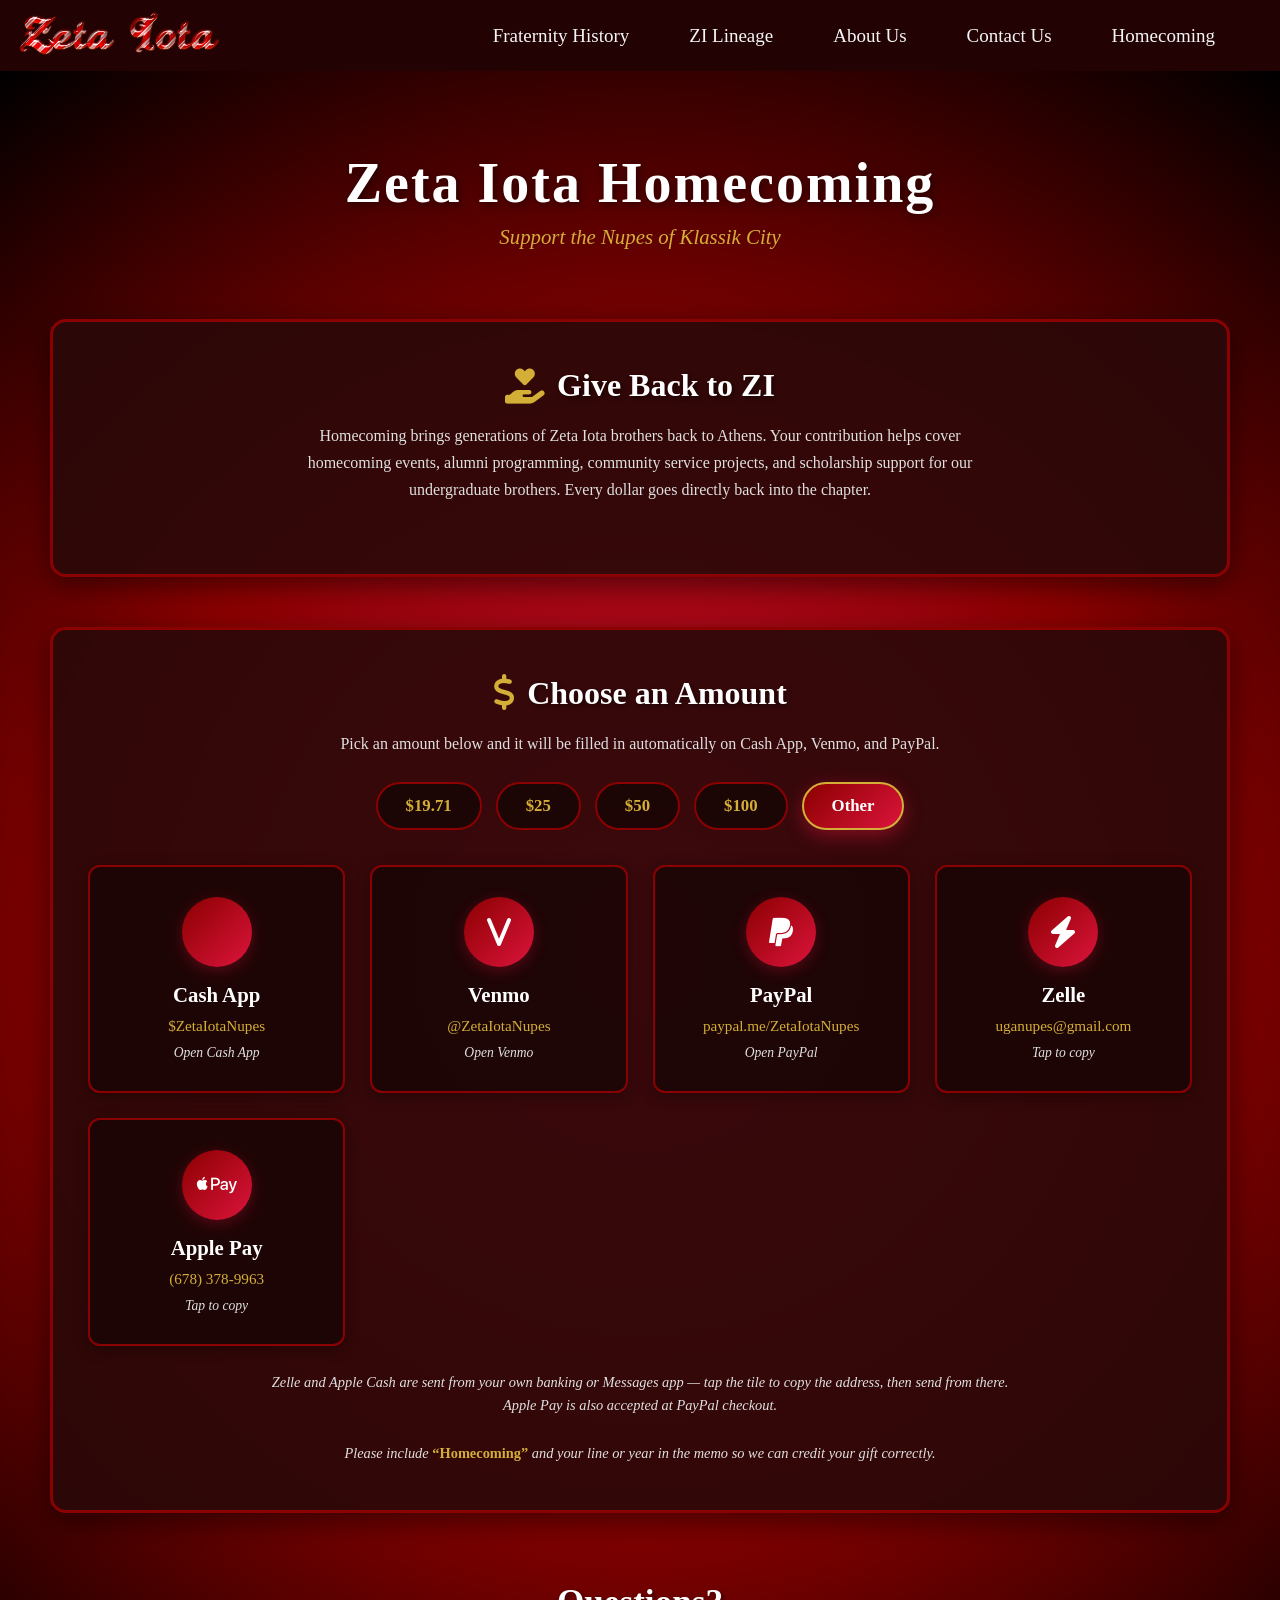
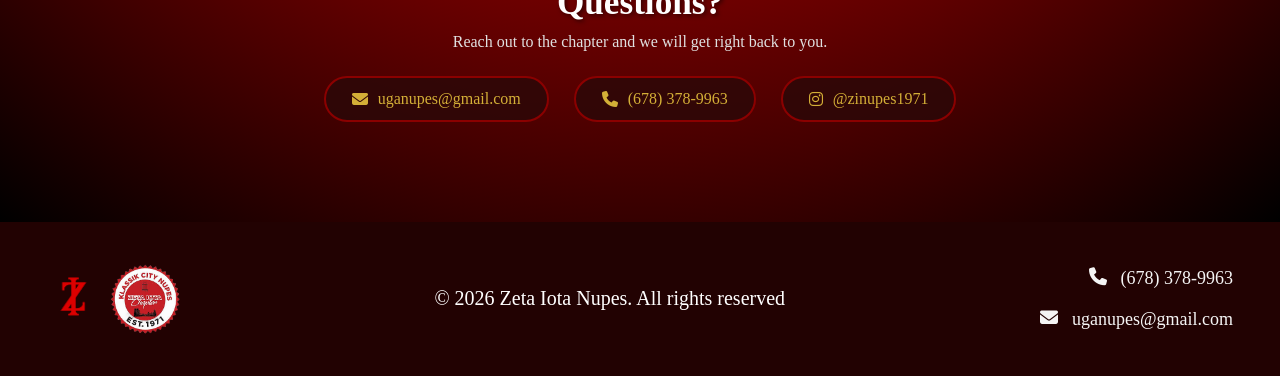
==== homecoming/index.html @ b19e962b "homecoming" ====
<!DOCTYPE html>
<html lang="en">

<head>
  <link rel="icon" type="image/png" href="../images/zi-logo.png">
  <meta charset="UTF-8" />
  <meta name="viewport" content="width=device-width, initial-scale=1.0" />

  <title>Homecoming | Zeta Iota Nupes</title>

  <!-- Meta -->
  <meta name="description" content="Support Zeta Iota Homecoming - donate via Cash App, Venmo, Zelle, Apple Pay, or PayPal" />
  <meta name="author" content="Zeta Iota Nupes" />

  <!-- Styles -->
  <link rel="stylesheet" href="../css/styles.css" />

  <!-- Optional: Fonts -->
  <link rel="stylesheet" href="https://cdnjs.cloudflare.com/ajax/libs/font-awesome/6.5.1/css/all.min.css" />
</head>

<body>

  <header class="site-header">
    <nav class="navbar">
      <div class="navlogo">
        <a href="../index.html">
          <img src="../images/zetaiotahomepage.png" alt="Homepage" loading="lazy" decoding="async"
            fetchpriority="high">
        </a>
      </div>

      <div class="nav-links">
        <a href="../fraternity-background.html">Fraternity History</a>
        <a href="../zi-lineage.html">ZI Lineage</a>
        <a href="../about-us.html">About Us</a>
        <a href="../contact.html">Contact Us</a>
        <a href="../homecoming/">Homecoming</a>
      </div>
    </nav>
  </header>

  <main class="homecoming-main">

    <!-- ============================================
         HERO
         ============================================ -->
    <section class="homecoming-hero">
      <h1>Zeta Iota Homecoming</h1>
      <p>Support the Nupes of Klassik City</p>
    </section>

    <div class="homecoming-content">

      <!-- ============================================
           INTRO
           ============================================ -->
      <section class="homecoming-intro">
        <div class="section-header">
          <i class="fa-solid fa-hand-holding-heart"></i>
          <h2>Give Back to ZI</h2>
        </div>
        <p class="homecoming-description">
          Homecoming brings generations of Zeta Iota brothers back to Athens. Your contribution helps cover
          homecoming events, alumni programming, community service projects, and scholarship support for our
          undergraduate brothers. Every dollar goes directly back into the chapter.
        </p>
      </section>

      <!-- ============================================
           AMOUNT PRESETS
           ============================================ -->
      <section class="donate-section">
        <div class="section-header">
          <i class="fa-solid fa-dollar-sign"></i>
          <h2>Choose an Amount</h2>
        </div>
        <p class="homecoming-description">
          Pick an amount below and it will be filled in automatically on Cash App, Venmo, and PayPal.
        </p>

        <div class="amount-options" data-amount-options>
          <button type="button" class="amount-btn" data-amount="19.71">$19.71</button>
          <button type="button" class="amount-btn" data-amount="25">$25</button>
          <button type="button" class="amount-btn" data-amount="50">$50</button>
          <button type="button" class="amount-btn" data-amount="100">$100</button>
          <button type="button" class="amount-btn is-active" data-amount="">Other</button>
        </div>

        <!-- ============================================
             PAYMENT METHODS
             ============================================ -->
        <div class="payment-grid">

          <!-- Cash App -->
          <a class="payment-card cashapp" data-pay-link="cashapp" data-handle="$ZetaIotaNupes"
            href="https://cash.app/$ZetaIotaNupes" target="_blank" rel="noopener noreferrer">
            <div class="payment-icon">
              <i class="fa-brands fa-square-cash-app"></i>
            </div>
            <h3>Cash App</h3>
            <span class="payment-handle">$ZetaIotaNupes</span>
            <span class="payment-action">Open Cash App</span>
          </a>

          <!-- Venmo -->
          <a class="payment-card venmo" data-pay-link="venmo" data-handle="@ZetaIotaNupes"
            href="https://venmo.com/u/ZetaIotaNupes" target="_blank" rel="noopener noreferrer">
            <div class="payment-icon">
              <i class="fa-solid fa-v"></i>
            </div>
            <h3>Venmo</h3>
            <span class="payment-handle">@ZetaIotaNupes</span>
            <span class="payment-action">Open Venmo</span>
          </a>

          <!-- PayPal -->
          <a class="payment-card paypal" data-pay-link="paypal" data-handle="paypal.me/ZetaIotaNupes"
            href="https://www.paypal.com/paypalme/ZetaIotaNupes" target="_blank" rel="noopener noreferrer">
            <div class="payment-icon">
              <i class="fa-brands fa-paypal"></i>
            </div>
            <h3>PayPal</h3>
            <span class="payment-handle">paypal.me/ZetaIotaNupes</span>
            <span class="payment-action">Open PayPal</span>
          </a>

          <!-- Zelle -->
          <button type="button" class="payment-card zelle" data-copy="uganupes@gmail.com">
            <div class="payment-icon">
              <i class="fa-solid fa-bolt"></i>
            </div>
            <h3>Zelle</h3>
            <span class="payment-handle">uganupes@gmail.com</span>
            <span class="payment-action">Tap to copy</span>
          </button>

          <!-- Apple Pay / Apple Cash -->
          <button type="button" class="payment-card applepay" data-copy="(678) 378-9963">
            <div class="payment-icon">
              <i class="fa-brands fa-apple-pay"></i>
            </div>
            <h3>Apple Pay</h3>
            <span class="payment-handle">(678) 378-9963</span>
            <span class="payment-action">Tap to copy</span>
          </button>

        </div>

        <p class="payment-note">
          Zelle and Apple Cash are sent from your own banking or Messages app &mdash; tap the tile to copy the
          address, then send from there. Apple Pay is also accepted at PayPal checkout.
        </p>
        <p class="payment-note">
          Please include <strong>&ldquo;Homecoming&rdquo;</strong> and your line or year in the memo so we can
          credit your gift correctly.
        </p>
      </section>

      <!-- ============================================
           QUESTIONS
           ============================================ -->
      <section class="homecoming-contact">
        <h2>Questions?</h2>
        <p>Reach out to the chapter and we will get right back to you.</p>
        <div class="homecoming-contact-links">
          <a href="mailto:uganupes@gmail.com">
            <i class="fa-solid fa-envelope"></i>
            uganupes@gmail.com
          </a>
          <a href="tel:16783789963">
            <i class="fa-solid fa-phone"></i>
            (678) 378-9963
          </a>
          <a href="https://www.instagram.com/zinupes1971" target="_blank" rel="noopener noreferrer">
            <i class="fa-brands fa-instagram"></i>
            @zinupes1971
          </a>
        </div>
      </section>

    </div>
  </main>

  <!-- Copy confirmation toast -->
  <div class="copy-toast" id="copyToast" role="status" aria-live="polite">Copied to clipboard</div>

  <footer class=site-footer>
    <div class=footer-contents>

      <!-- LEFT: Logos -->
      <div class=footer-logos>
        <img src="../images/zi-logo.png" alt="ZI-Logo" width="100" height="100" loading="lazy" decoding="async"
          fetchpriority="low">
        <img src="../images/klassikcity.png" alt="ZI-Logo" width="100" height="100" loading="lazy" decoding="async"
          fetchpriority="low">
      </div>

      <!-- CENTER: Copyright -->
      <div class="copyright">&copy; <span id="year"></span> Zeta Iota Nupes. All rights reserved</div>

      <!-- RIGHT: Contact -->
      <div class=footer-contact>
        <a href="tel:16786998369">
          <i class="fa-solid fa-phone"></i>
          (678) 378-9963
        </a>
        <a href="mailto:uganupes@gmail.com">
          <i class="fa-solid fa-envelope"></i>
          uganupes@gmail.com
        </a>
      </div>
    </div>

    <!-- Scripts -->
    <script>
      // Auto-update footer year
      document.getElementById("year").textContent = new Date().getFullYear();
    </script>
    <script src="../js/main.js"></script>
  </footer>
</body>

</html>
---- css/styles.css ----
@import url('https://fonts.googleapis.com/css2?family=Dancing+Script:wght@400..700&display=swap');

/* ===================================
   CSS VARIABLES - Centralized Colors
   =================================== */
:root {
  --color-dark-bg: #220202;
  --color-dark-red: #8b0000;
  --color-crimson: #dc143c;
  --color-very-dark: #1a0505;
  --color-darker: #2a0808;
  --color-gold: #d4af37;
  --color-tan: #937e63;
  --color-light-tan: #a38a6b;
  --color-white: #ffffff;
  --color-off-white: whitesmoke;
  --color-light-gray: #e0e0e0;
  
  --font-display: 'Tangerine', serif;
  --font-heading: 'Playfair Display', 'Georgia', serif;
  --font-body: 'Crimson Text', 'Georgia', serif;
  
  --shadow-default: 0 4px 6px rgba(0, 0, 0, 0.1);
  --shadow-medium: 0 8px 16px rgba(0, 0, 0, 0.3);
  --shadow-heavy: 0 8px 20px rgba(0, 0, 0, 0.6);
  
  --gradient-radial: radial-gradient(circle, #dc143c 0%, #8b0000 50%, #000000 100%);
  --gradient-dark: linear-gradient(135deg, #2a0808 0%, #1a0505 100%);
}

/* ===================================
   BASE RESET
   =================================== */
* {
  margin: 0;
  padding: 0;
  box-sizing: border-box;
}

body {
  margin: 0;
  background: #000000;
  overflow-x: hidden;
  width: 100%;
  position: relative;
}

/* ===================================
   HEADER & NAVIGATION
   =================================== */
.site-header {
  position: sticky;
  top: 0;
  z-index: 1000;
}

.navbar {
  background-color: var(--color-dark-bg);
  padding: 1px;
  display: flex;
  justify-content: space-between;
  align-items: center;
  font-family: var(--font-display);
  font-size: 21px;
  color: var(--color-white);
}

.navbar .nav-links {
  display: flex;
  gap: clamp(28px, 4vw, 80px);
  align-items: center;
  margin-left: auto;
}

.navbar .nav-links a:last-child {
  margin-right: 80px;
}

.navbar a {
  color: var(--color-off-white);
  text-decoration: none;
  transition: opacity 0.3s;
}

.navbar a:hover {
  text-decoration: underline;
  opacity: 0.6;
}

/* ===================================
   FOOTER
   =================================== */
.site-footer {
  background-color: var(--color-dark-bg);
  padding: 15px;
  font-family: var(--font-display);
  font-size: 25px;
  color: var(--color-white);
  overflow-x: hidden; 
  width: 100%; 
}

.footer-contents {
  display: grid;
  grid-template-columns: auto 1fr auto;
  align-items: center;
  column-gap: 24px;
  padding: 40px;
  max-width: 100%; 
  overflow-x: hidden; 
}

.footer-logos {
  display: flex;
  align-items: center;
  gap: 10px;
}

.copyright {
  justify-self: center;
  white-space: nowrap;
}

.footer-contact {
  display: flex;
  flex-direction: column;
  gap: 30px;
}

.footer-contact a {
  display: flex;
  justify-content: flex-end;
  gap: 10px;
  color: var(--color-off-white);
  text-decoration: none;
  transition: opacity 0.3s;
}

.footer-contact a:hover {
  text-decoration: underline;
  opacity: 0.6;
}

.footer-contact i {
  width: 22px;
}

/* ===================================
   HOMEPAGE - HERO
   =================================== */
.hero-header {
  background: linear-gradient(rgba(128, 128, 128, 0.4), rgba(128, 128, 128, 0.4)),
              url('../images/homepage-background.png') center/cover no-repeat;
  padding: 60px 20px;
  min-height: 700px;
  display: flex;
  flex-direction: column;
  align-items: center;
  justify-content: center;
  gap: 30px;
}

.welcome-box h1 {
  margin: 0;
  font-family: var(--font-display);
  font-size: 56px;
  text-shadow: 
    2px 2px 0px rgba(0, 0, 0, 0.2),
    4px 4px 0px rgba(0, 0, 0, 0.15),
    6px 6px 0px rgba(0, 0, 0, 0.1);
}

/* ===================================
   HOMEPAGE - GALLERY SECTION
   =================================== */
.gallery {
  background: radial-gradient(circle, #dc143c 0%, #8b0000 50%, #000000 100%);
  padding: 60px 40px;
  display: grid;
  grid-template-columns: 1fr 2px 1fr;
  grid-template-areas: "carousel divider message";
  gap: 60px;
  align-items: center;
  min-height: 600px;
}

.gallery-carousel-side {
  grid-area: carousel;
  display: flex;
  flex-direction: column;
  align-items: center;
  justify-content: center;
}

.gallery-title,
.calendar-title {
  font-family: var(--font-display);
  font-size: 48px;
  color: var(--color-white);
  text-align: center;
  margin-bottom: 40px;
}

.carousel {
  position: relative;
  width: 100%;
  max-width: 1000px;
  display: grid;
  grid-template-columns: 70px 1fr 70px;
  align-items: center;
  gap: 15px;
}

.carousel-viewport {
  overflow: hidden;
  width: 100%;
  height: 550px;
  border-radius: 8px;
  box-shadow: var(--shadow-medium);
  background-color: rgba(0, 0, 0, 0.5);
}

.carousel-track {
  display: flex;
  height: 100%;
  transition: transform 0.5s ease-in-out;
}

.carousel-track img {
  width: 100%;
  height: 100%;
  object-fit: contain;
  flex-shrink: 0;
}

.carousel-btn {
  background-color: var(--color-light-tan);
  border: none;
  color: var(--color-dark-bg);
  font-size: 36px;
  cursor: pointer;
  border-radius: 50%;
  width: 70px;
  height: 70px;
  display: flex;
  align-items: center;
  justify-content: center;
  transition: all 0.3s ease;
}

.carousel-btn:hover {
  background-color: var(--color-white);
  transform: scale(1.1);
}

.carousel-btn:active {
  transform: scale(0.95);
}

.gallery-divider {
  grid-area: divider;
  width: 2px;
  height: 80%;
  background-color: rgba(255, 255, 255, 0.5);
  justify-self: center;
}

.polemarch-message {
  grid-area: message;
  display: flex;
  flex-direction: column;
  align-items: center;
  justify-content: center;
  color: var(--color-white);
}

.polemarch-message h2 {
  font-family: var(--font-display);
  font-size: 45px;
  margin-bottom: 30px;
  text-align: center;
}

.message-box {
  background-color: rgba(211, 211, 211, 0.9);
  padding: 50px 60px;
  border-radius: 8px;
  box-shadow: var(--shadow-default);
  min-height: 350px;
  max-width: 400px;
  width: 100%;
  display: flex;
  align-items: center;
}

.message-box p {
  font-family: Arial, sans-serif;
  font-size: 15px;
  line-height: 1.8;
  color: var(--color-dark-bg);
  margin: 0;
}

.message-signature {
  margin-top: 30px;
  font-style: italic;
  text-align: right;
}

/* ===================================
   CALENDAR SECTION
   =================================== */
.calendar-section {
  background: radial-gradient(circle, #dc143c 0%, #8b0000 50%, #000000 100%);
  padding: 60px 20px;
  display: flex;
  flex-direction: column;
  align-items: center;
  min-height: 500px;
}

.calendar-title {
  text-shadow: 3px 3px 6px rgba(0, 0, 0, 0.8);
  margin-bottom: 30px;
}

.calendar-section iframe {
  border-radius: 8px;
  box-shadow: var(--shadow-medium);
  background-color: var(--color-white);
}

/* ===================================
   ABOUT US PAGE
   =================================== */
.about-us-main {
  background: radial-gradient(circle, #dc143c 0%, #8b0000 50%, #000000 100%);
  min-height: calc(100vh - 200px);
  padding: 40px 20px 80px;
}

.about-us-hero {
  text-align: center;
  padding: 60px 20px 80px;
  margin-bottom: 40px;
}

.about-us-hero h1 {
  font-family: var(--font-heading);
  font-size: 4rem;
  font-weight: 700;
  color: var(--color-white);
  margin: 0 0 10px 0;
  text-shadow: 2px 2px 8px rgba(0, 0, 0, 0.5);
  letter-spacing: 2px;
}

.about-us-hero p {
  font-family: var(--font-body);
  font-size: 1.5rem;
  color: #ffffff;
  font-style: italic;
  margin: 0;
}

/* ===================================
   INTAKE GROUP LABELS
   =================================== */
.intake-group {
  display: flex;
  flex-direction: column;
  gap: 50px;
  margin-bottom: 1000px;
}

.intake-group:last-child {
  margin-bottom: 1000px;
}

.intake-label {
  text-align: center;
  font-family: var(--font-heading, 'Georgia', serif);
  font-size: 2.2rem;
  font-weight: 800;
  letter-spacing: 6px;
  text-transform: uppercase;
  background: linear-gradient(135deg, #b8860b 0%, #ffd700 30%, #ffe066 50%, #ffd700 70%, #b8860b 100%);
  -webkit-background-clip: text;
  -webkit-text-fill-color: transparent;
  background-clip: text;
  filter: drop-shadow(0 0 8px rgba(218, 165, 32, 0.5));
  position: relative;
  padding-bottom: 16px;
}

.intake-label::after {
  content: '';
  display: block;
  width: 120px;
  height: 2px;
  background: linear-gradient(90deg, transparent, #ffd700, transparent);
  margin: 12px auto 0;
}

.fa24 {
  margin-top: 200px;
}

.member-grid {
  display: flex;
  flex-direction: column;
  gap: 0;
  max-width: 1100px;
  margin: 0 auto;
  padding: 0 40px;
}

.member-row {
  display: flex;
  justify-content: center;
  gap: 100px;
  margin-bottom: 80px;
}

.member-row-centered {
  justify-content: center;
}

/* ===================================
   MEMBER CIRCLE
   =================================== */
.member-circle {
  position: relative;
  display: block;
  width: 200px;
  height: 200px;
  border-radius: 50%;
  overflow: hidden;
  border: 4px solid var(--color-dark-red);
  background-color: var(--color-darker);
  cursor: pointer;
  flex-shrink: 0;
  transform: translateZ(0);
  -webkit-transform: translateZ(0);
  backface-visibility: hidden;
  -webkit-backface-visibility: hidden;
  will-change: transform;
  -webkit-perspective: 1000px;
  perspective: 1000px;
  transition: all 0.4s cubic-bezier(0.4, 0, 0.2, 1);
  box-shadow: var(--shadow-heavy);
}

.member-circle img {
  position: absolute;
  inset: 0;
  width: 100%;
  height: 100%;
  object-fit: cover;
  object-position: center;
  display: block;
  image-rendering: -webkit-optimize-contrast;
  image-rendering: auto;
  transform: translateZ(0) scale(1);
  -webkit-transform: translateZ(0) scale(1);
  backface-visibility: hidden;
  -webkit-backface-visibility: hidden;
  -webkit-transform-style: preserve-3d;
  transform-style: preserve-3d;
  transition: transform 0.4s cubic-bezier(0.4, 0, 0.2, 1);
  -webkit-font-smoothing: antialiased;
  -moz-osx-font-smoothing: grayscale;
}

.member-circle:hover {
  border-color: var(--color-crimson);
  box-shadow: 0 15px 35px rgba(220, 20, 60, 0.5), 0 5px 15px rgba(0, 0, 0, 0.4);
  transform: translateZ(0) translateY(-10px);
  -webkit-transform: translateZ(0) translateY(-10px);
}

.member-circle:hover img {
  transform: translateZ(0) scale(1.1);
  -webkit-transform: translateZ(0) scale(1.1);
  image-rendering: -webkit-optimize-contrast;
}

.member-circle:focus,
.member-circle:focus-visible {
  outline: 3px solid var(--color-crimson);
  outline-offset: 4px;
}

/* ===================================
   MEMBER DIALOG
   =================================== */
.member-dialog {
  position: fixed;
  inset: 0;
  z-index: 9999;
  pointer-events: none;
}

.member-dialog.active {
  pointer-events: all;
}

.dialog-overlay {
  position: absolute;
  inset: 0;
  background: rgba(0, 0, 0, 0);
  transition: background 0.3s ease;
  cursor: pointer;
}

.member-dialog.active .dialog-overlay {
  background: rgba(0, 0, 0, 0.75);
}

.dialog-content {
  position: absolute;
  top: 0;
  left: 0;
  width: 550px;
  max-width: 90vw;
  height: 100%;
  background: linear-gradient(135deg, #2e0909 0%, #4a0d0d 48%, #220606 100%);
  box-shadow: 10px 0 50px rgba(0, 0, 0, 0.8);
  transform: translateX(-100%) scale(0.86);
  transition: transform 0.55s cubic-bezier(0.22, 1, 0.36, 1);
  overflow-y: auto;
  border-right: 3px solid var(--color-dark-red);
  will-change: transform;
  transform: translateX(-100%) scale(0.86) translateZ(0);
  backface-visibility: hidden;
}

.member-dialog.active .dialog-content {
  animation: dialog-pop-in 0.58s cubic-bezier(0.22, 1, 0.36, 1) forwards;
}

@keyframes dialog-pop-in {
  0% {
    transform: translateX(-100%) scale(0.86) translateZ(0);
    opacity: 0;
  }
  58% {
    transform: translateX(0) scale(1.06) translateZ(0);
    opacity: 1;
  }
  100% {
    transform: translateX(0) scale(1) translateZ(0);
    opacity: 1;
  }
}

.dialog-close {
  position: absolute;
  top: 30px;
  right: 30px;
  width: 45px;
  height: 45px;
  background: rgba(139, 0, 0, 0.2);
  border: 2px solid var(--color-dark-red);
  border-radius: 50%;
  color: var(--color-white);
  font-size: 1.3rem;
  cursor: pointer;
  transition: all 0.3s ease;
  display: flex;
  align-items: center;
  justify-content: center;
  z-index: 10;
}

.dialog-close:hover {
  background: var(--color-dark-red);
  transform: rotate(90deg);
  box-shadow: 0 0 20px rgba(220, 20, 60, 0.6);
}

.dialog-body {
  padding: 60px 40px 40px;
}

.dialog-image {
  width: 250px;
  height: 250px;
  margin: 0 auto 40px;
  border-radius: 50%;
  overflow: hidden;
  border: 5px solid var(--color-dark-red);
  box-shadow: 0 10px 40px rgba(0, 0, 0, 0.7);
  position: relative;
  transform: translateZ(0);
  backface-visibility: hidden;
}

.dialog-image img {
  width: 100%;
  height: 100%;
  object-fit: cover;
  image-rendering: -webkit-optimize-contrast;
  image-rendering: auto;
  transform: translateZ(0);
  backface-visibility: hidden;
}

.dialog-info {
  text-align: center;
}

.dialog-name {
  font-family: var(--font-heading);
  font-size: 2.5rem;
  font-weight: 700;
  color: var(--color-white);
  margin: 0 0 10px 0;
  text-shadow: 2px 2px 8px rgba(0, 0, 0, 0.5);
  letter-spacing: 1px;
  line-height: 1.2;
}

.dialog-title {
  font-family: var(--font-body);
  font-size: 1.3rem;
  color: var(--color-gold);
  font-style: italic;
  margin: 0 0 30px 0;
  font-weight: 600;
}

.dialog-divider {
  width: 80px;
  height: 3px;
  background: linear-gradient(90deg, transparent, var(--color-crimson), transparent);
  margin: 0 auto 30px;
}

.dialog-description {
  font-family: var(--font-body);
  font-size: 1.1rem;
  line-height: 1.8;
  color: var(--color-light-gray);
  margin: 0 0 40px 0;
  text-align: left;
  padding: 0 10px;
}

.dialog-details {
  display: flex;
  flex-direction: column;
  gap: 20px;
  margin-top: 40px;
  padding-top: 40px;
  border-top: 1px solid rgba(139, 0, 0, 0.3);
}

.detail-item {
  display: flex;
  align-items: center;
  gap: 15px;
  padding: 15px 20px;
  background: rgba(139, 0, 0, 0.1);
  border-left: 3px solid var(--color-dark-red);
  border-radius: 5px;
  transition: all 0.3s ease;
}

.detail-item:hover {
  background: rgba(139, 0, 0, 0.2);
  border-left-color: var(--color-crimson);
  transform: translateX(5px);
}

.detail-item i {
  font-size: 1.3rem;
  color: var(--color-crimson);
  width: 25px;
  text-align: center;
}

.detail-item span {
  font-family: var(--font-body);
  font-size: 1.1rem;
  color: var(--color-white);
  font-weight: 600;
}

.dialog-content::-webkit-scrollbar {
  width: 8px;
}

.dialog-content::-webkit-scrollbar-track {
  background: var(--color-very-dark);
}

.dialog-content::-webkit-scrollbar-thumb {
  background: var(--color-dark-red);
  border-radius: 4px;
}

.dialog-content::-webkit-scrollbar-thumb:hover {
  background: var(--color-crimson);
}

/* ===================================
   CONTACT PAGE
   =================================== */
.contact-main {
  background: radial-gradient(circle, #dc143c 0%, #8b0000 50%, #000000 100%);
  min-height: calc(100vh - 200px);
  padding: 40px 20px 80px;
}

.contact-hero {
  text-align: center;
  padding: 50px 20px 60px;
  margin-bottom: 30px;
}

.contact-hero h1 {
  font-family: var(--font-heading);
  font-size: 3.5rem;
  font-weight: 700;
  color: var(--color-white);
  margin: 0 0 10px 0;
  text-shadow: 2px 2px 8px rgba(0, 0, 0, 0.5);
  letter-spacing: 2px;
}

.contact-hero p {
  font-family: var(--font-body);
  font-size: 1.3rem;
  color: var(--color-gold);
  font-style: italic;
  margin: 0;
}

.contact-content {
  max-width: 1400px;
  margin: 0 auto;
  padding: 0 30px;
  display: flex;
  flex-direction: column;
  gap: 50px;
}

.contact-cards {
  display: grid;
  grid-template-columns: repeat(auto-fit, minmax(260px, 1fr));
  gap: 25px;
  margin-bottom: 20px;
}

.contact-card {
  background: rgba(42, 8, 8, 0.8);
  border: 2px solid var(--color-dark-red);
  border-radius: 12px;
  padding: 35px 25px;
  text-align: center;
  transition: all 0.3s ease;
  box-shadow: 0 4px 15px rgba(0, 0, 0, 0.3);
}

.contact-card:hover {
  transform: translateY(-5px);
  border-color: var(--color-crimson);
  box-shadow: 0 8px 25px rgba(220, 20, 60, 0.4);
}

.contact-card .card-icon {
  width: 70px;
  height: 70px;
  margin: 0 auto 18px;
  background: linear-gradient(135deg, var(--color-dark-red), var(--color-crimson));
  border-radius: 50%;
  display: flex;
  align-items: center;
  justify-content: center;
  font-size: 1.8rem;
  color: var(--color-white);
  box-shadow: 0 4px 15px rgba(220, 20, 60, 0.3);
}

.contact-card h3 {
  font-family: var(--font-heading);
  font-size: 1.3rem;
  color: var(--color-white);
  margin: 0 0 12px 0;
}

.contact-card a {
  font-family: var(--font-body);
  font-size: 1rem;
  color: var(--color-gold);
  text-decoration: none;
  transition: color 0.3s ease;
  word-break: break-word;
}

.contact-card a:hover {
  color: var(--color-white);
  text-decoration: underline;
}

.paypal-section {
  background: rgba(42, 8, 8, 0.9);
  border: 3px solid var(--color-dark-red);
  border-radius: 16px;
  padding: 45px 35px;
  text-align: center;
  box-shadow: 0 8px 30px rgba(0, 0, 0, 0.5);
}

.section-header {
  display: flex;
  align-items: center;
  justify-content: center;
  gap: 12px;
  margin-bottom: 18px;
}

.section-header i {
  font-size: 2.2rem;
  color: var(--color-gold);
}

.section-header h2 {
  font-family: var(--font-heading);
  font-size: 2.2rem;
  color: var(--color-white);
  margin: 0;
  text-shadow: 2px 2px 4px rgba(0, 0, 0, 0.5);
}

.paypal-description,
.form-description {
  font-family: var(--font-body);
  font-size: 1rem;
  color: var(--color-light-gray);
  line-height: 1.7;
  max-width: 700px;
  margin: 0 auto 25px;
}

.paypal-button-container {
  margin-top: 25px;
}

.paypal-button {
  display: inline-flex;
  align-items: center;
  gap: 10px;
  background: linear-gradient(135deg, #0070ba, #003087);
  color: var(--color-white);
  font-family: var(--font-body);
  font-size: 1.2rem;
  font-weight: 600;
  padding: 16px 40px;
  border-radius: 50px;
  text-decoration: none;
  transition: all 0.3s ease;
  box-shadow: 0 4px 15px rgba(0, 112, 186, 0.4);
}

.paypal-button:hover {
  transform: translateY(-3px);
  box-shadow: 0 8px 25px rgba(0, 112, 186, 0.6);
  background: linear-gradient(135deg, #003087, #001f5b);
}

.paypal-button i {
  font-size: 1.4rem;
}

.paypal-note {
  font-family: var(--font-body);
  font-size: 0.85rem;
  color: var(--color-light-gray);
  margin-top: 12px;
  font-style: italic;
}

.form-section {
  background: rgba(42, 8, 8, 0.9);
  border: 3px solid var(--color-dark-red);
  border-radius: 16px;
  padding: 45px 35px;
  box-shadow: 0 8px 30px rgba(0, 0, 0, 0.5);
}

.form-section .section-header {
  margin-bottom: 18px;
}

.google-form-container {
  margin-top: 25px;
  border-radius: 8px;
  overflow: hidden;
  box-shadow: 0 4px 20px rgba(0, 0, 0, 0.3);
}

.google-form-container iframe {
  display: block;
  width: 100%;
  border: none;
  background: white;
}

.social-section {
  text-align: center;
  padding: 35px 20px;
}

.social-section h2 {
  font-family: var(--font-heading);
  font-size: 2.2rem;
  color: var(--color-white);
  margin: 0 0 35px 0;
  text-shadow: 2px 2px 4px rgba(0, 0, 0, 0.5);
}

.social-links {
  display: flex;
  justify-content: center;
  gap: 25px;
  flex-wrap: wrap;
}

.social-link {
  display: flex;
  flex-direction: column;
  align-items: center;
  gap: 10px;
  padding: 22px 30px;
  background: rgba(42, 8, 8, 0.8);
  border: 2px solid var(--color-dark-red);
  border-radius: 12px;
  text-decoration: none;
  transition: all 0.3s ease;
  min-width: 130px;
}

.social-link:hover {
  transform: translateY(-5px);
  border-color: var(--color-crimson);
  box-shadow: 0 8px 25px rgba(220, 20, 60, 0.4);
}

.social-link i {
  font-size: 2.6rem;
  color: var(--color-white);
  transition: color 0.3s ease;
}

.social-link span {
  font-family: var(--font-body);
  font-size: 1rem;
  color: var(--color-gold);
  font-weight: 600;
}

.social-link.instagram:hover i {
  background: linear-gradient(45deg, #f09433, #e6683c, #dc2743, #cc2366, #bc1888);
  -webkit-background-clip: text;
  -webkit-text-fill-color: transparent;
  background-clip: text;
}

.social-link.facebook:hover i {
  color: #1877f2;
}

.social-link.twitter:hover i {
  color: #1da1f2;
}

/* ===================================
   FRATERNITY PAGE
   =================================== */
.fraternity-content {
  min-height: calc(100vh - 200px);
  background:
    radial-gradient(circle at 20% 20%, rgba(220, 20, 60, 0.35) 0%, rgba(220, 20, 60, 0) 50%),
    radial-gradient(circle at 80% 5%, rgba(255, 215, 0, 0.16) 0%, rgba(255, 215, 0, 0) 40%),
    linear-gradient(180deg, #3a0208 0%, #5a0b12 35%, #32040a 70%, #180205 100%);
}

.hero-section {
  margin: 0 auto;
  max-width: 1200px;
  border-radius: 0 0 20px 20px;
  border: 1px solid rgba(255, 215, 0, 0.25);
  background:
    linear-gradient(140deg, rgba(139, 0, 0, 0.74) 0%, rgba(220, 20, 60, 0.54) 50%, rgba(139, 0, 0, 0.74) 100%),
    linear-gradient(90deg, rgba(255, 215, 0, 0.14) 0%, rgba(255, 215, 0, 0) 50%, rgba(255, 215, 0, 0.14) 100%);
  box-shadow: 0 18px 48px rgba(0, 0, 0, 0.45);
}

.hero-overlay {
  position: relative;
  z-index: 1;
  text-align: center;
  padding: 2rem;
  max-width: 1000px;
  margin: 0 auto;
}

.hero-title { 
  font-family: 'Cinzel', serif;
  font-size: 4.2rem;
  font-weight: 700;
  color: #F8F4E3;
  text-transform: uppercase;
  letter-spacing: 0.25em;
  margin-bottom: 1.2rem;
  text-shadow: 0 0 10px rgba(139, 0, 0, 0.6), 0 0 25px rgba(139, 0, 0, 0.4), 2px 2px 15px rgba(0, 0, 0, 0.9);
  text-align: center;
  width: 100%;
}

.hero-subtitle {
  font-family: 'Playfair Display', serif;
  font-size: 1.6rem;
  color: #E8E2D0;
  font-weight: 400;
  letter-spacing: 0.12em;
  opacity: 0.95;
  text-align: center; 
  width: 100%
}

.hero-title sup {
  font-size: 0.75em;
  vertical-align: super;
}

.content-container {
  max-width: 1200px;
  margin: 0 auto;
  padding: 3rem 2rem;
  background: linear-gradient(180deg, rgba(24, 2, 5, 0.78) 0%, rgba(42, 3, 8, 0.72) 50%, rgba(24, 2, 5, 0.78) 100%);
}

.history-section {
  position: relative;
  margin-bottom: 5rem;
  padding: 3rem;
  background: linear-gradient(150deg, rgba(110, 9, 16, 0.9) 0%, rgba(70, 6, 10, 0.94) 100%);
  border-radius: 8px;
  box-shadow: 0 8px 30px rgba(0, 0, 0, 0.35), 0 0 0 1px rgba(255, 215, 0, 0.08) inset;
}

.history-section:hover {
  transform: translateY(-2px);
  transition: transform 0.3s ease;
  box-shadow: 0 6px 25px rgba(139, 0, 0, 0.4);
}

.section-number {
  position: absolute;
  top: -20px;
  left: 30px;
  font-size: 4rem;
  font-weight: 700;
  color: white;
  opacity: 0.35;
  font-family: Georgia, serif;
}

.section-title {
  font-size: 2.2rem;
  color: #F5F5DC;
  font-weight: 700;
  margin-bottom: 0.5rem;
  position: relative;
  z-index: 1;
}

.section-subtitle {
  font-size: 1.2rem;
  color: #B8860B;
  font-style: italic;
  margin-bottom: 2rem;
  font-weight: 400;
}

.section-content {
  color: #E8E8D0;
  line-height: 1.8;
  font-size: 1.1rem;
}

.section-content p {
  margin-bottom: 1.5rem;
}

.founders-highlight {
  background: rgba(139, 0, 0, 0.2);
  border: 2px solid #8B0000;
  border-radius: 8px;
  padding: 2rem;
  margin: 2rem 0;
}

.founders-highlight h3 {
  color: #F5F5DC;
  font-size: 1.5rem;
  text-align: center;
  margin-bottom: 1.5rem;
  text-transform: uppercase;
  letter-spacing: 0.1em;
}

.founders-list {
  list-style: none;
  padding: 0;
  display: grid;
  grid-template-columns: repeat(auto-fit, minmax(250px, 1fr));
  gap: 1rem;
}

.founders-list li {
  color: #E8E8D0;
  padding: 0.75rem 1.5rem;
  background: rgba(0, 0, 0, 0.3);
  border-left: 3px solid #B8860B;
  border-radius: 4px;
  font-weight: 500;
}

blockquote.founding-principle {
  background: linear-gradient(135deg, rgba(139, 0, 0, 0.3) 0%, rgba(139, 0, 0, 0.1) 100%);
  border-left: 5px solid #B8860B;
  padding: 2rem;
  margin: 2.5rem 0;
  font-style: italic;
  color: #F5F5DC;
  font-size: 1.15rem;
  line-height: 1.8;
  border-radius: 4px;
  position: relative;
}

blockquote.founding-principle::before {
  content: '"';
  position: absolute;
  top: -10px;
  left: 10px;
  font-size: 5rem;
  color: #8B0000;
  opacity: 0.3;
  font-family: Georgia, serif;
}

.achievement-text {
  text-align: center;
  font-size: 1.3rem;
  padding: 2rem;
  background: linear-gradient(90deg, transparent 0%, rgba(139, 0, 0, 0.3) 50%, transparent 100%);
  margin: 2rem 0;
  border-top: 1px solid rgba(139, 0, 0, 0.5);
  border-bottom: 1px solid rgba(139, 0, 0, 0.5);
}

.achievement-text strong {
  color: #B8860B;
  font-size: 1.5em;
  font-weight: 700;
  letter-spacing: 0.15em;
  display: block;
  margin: 0.5rem 0;
}

.milestone-box {
  background: linear-gradient(135deg, #8B0000 0%, #660000 100%);
  border-radius: 8px;
  padding: 2rem;
  margin: 2.5rem 0;
  text-align: center;
  box-shadow: 0 4px 15px rgba(139, 0, 0, 0.5);
}

.milestone-date {
  font-size: 2.5rem;
  font-weight: 700;
  color: #F5F5DC;
  margin-bottom: 1rem;
  letter-spacing: 0.05em;
}

.milestone-box p {
  color: #F5F5DC;
  font-size: 1.2rem;
  margin: 0;
  font-weight: 500;
}

.stats-grid {
  display: grid;
  grid-template-columns: repeat(auto-fit, minmax(250px, 1fr));
  gap: 2rem;
  margin: 3rem 0;
}

.stat-card {
  background: linear-gradient(135deg, rgba(139, 0, 0, 0.4) 0%, rgba(139, 0, 0, 0.2) 100%);
  border: 2px solid #8B0000;
  border-radius: 8px;
  padding: 2.5rem 1.5rem;
  text-align: center;
  transition: all 0.3s ease;
}

.stat-card:hover {
  transform: translateY(-5px);
  box-shadow: 0 8px 20px rgba(139, 0, 0, 0.4);
  border-color: #B8860B;
}

.stat-number {
  font-size: 3rem;
  font-weight: 700;
  color: #B8860B;
  margin-bottom: 0.5rem;
  font-family: Georgia, serif;
}

.stat-label {
  color: #F5F5DC;
  font-size: 1.1rem;
  text-transform: uppercase;
  letter-spacing: 0.05em;
  font-weight: 500;
}

.closing-statement {
  font-size: 1.25rem;
  text-align: center;
  color: #F5F5DC;
  font-weight: 500;
  padding: 2.5rem;
  background: linear-gradient(135deg, rgba(184, 134, 11, 0.2) 0%, transparent 100%);
  border-radius: 8px;
  margin-top: 3rem;
  line-height: 1.8;
}

strong {
  color: #B8860B;
  font-weight: 700;
}

em {
  color: #F5F5DC;
  font-style: italic;
}

sup {
  font-size: 0.6em;
  vertical-align: super;
}

/* ===================================
   ZI HISTORY PAGE
   =================================== */
.history-main {
  background: var(--gradient-radial);
  min-height: calc(100vh - 200px);
  padding: 40px 20px 60px;
}

.history-hero {
  text-align: center;
  margin-bottom: 30px;
}

.history-hero h1 {
  font-family: var(--font-heading);
  font-size: 3.5rem;
  color: var(--color-white);
  margin-bottom: 10px;
  text-shadow: 2px 2px 8px rgba(0, 0, 0, 0.5);
}

.history-hero p {
  font-family: var(--font-body);
  font-size: 1.2rem;
  color: var(--color-gold);
}

.history-timeline-wrap {
  width: min(1600px, 96vw);
  margin: 0 auto;
}

.history-scroll-hint {
  display: flex;
  align-items: center;
  justify-content: center;
  gap: 12px;
  color: var(--color-off-white);
  font-family: var(--font-body);
  margin-bottom: 15px;
}

.history-timeline {
  width: 100%;
  display: flex;
  gap: 18px;
  overflow-x: auto;
  padding: 20px;
  border-radius: 16px;
  background: rgba(15, 2, 2, 0.7);
  border: 2px solid rgba(212, 175, 55, 0.4);
  box-shadow: var(--shadow-medium);
  scroll-snap-type: x mandatory;
}

.history-card {
  min-width: 230px;
  background: rgba(42, 8, 8, 0.95);
  border: 2px solid var(--color-dark-red);
  border-radius: 12px;
  overflow: hidden;
  scroll-snap-align: start;
  transition: transform 0.25s ease, border-color 0.25s ease;
}

.history-card:hover {
  transform: translateY(-4px);
  border-color: var(--color-crimson);
}

.history-card button {
  all: unset;
  display: block;
  cursor: pointer;
}

.history-card-image {
  width: 100%;
  aspect-ratio: 4 / 3;
  object-fit: cover;
}

.history-card-content {
  padding: 14px;
}

.history-card-year {
  font-family: var(--font-heading);
  font-size: 1.4rem;
  color: var(--color-gold);
}

.history-card-line {
  font-family: var(--font-body);
  color: var(--color-white);
  line-height: 1.5;
}

.history-detail-panel {
  position: fixed;
  left: 0;
  right: 0;
  bottom: 0;
  height: 66vh;
  background: linear-gradient(180deg, #2a0808 0%, #140303 100%);
  border-top: 4px solid var(--color-dark-red);
  transform: translateY(100%);
  transition: transform 0.35s ease;
  z-index: 2000;
  box-shadow: 0 -14px 40px rgba(0, 0, 0, 0.6);
}

.history-detail-panel.active {
  transform: translateY(0);
}

.history-panel-close {
  position: absolute;
  top: 18px;
  right: 20px;
  width: 44px;
  height: 44px;
  border-radius: 50%;
  border: 2px solid var(--color-dark-red);
  background: transparent;
  color: var(--color-white);
  font-size: 1.3rem;
  cursor: pointer;
}

.history-detail-grid {
  max-width: 1300px;
  margin: 0 auto;
  height: 100%;
  padding: 45px 25px 25px;
  display: grid;
  gap: 20px;
  grid-template-columns: 1.1fr 1fr;
  grid-template-areas:
    "header members"
    "gallery gallery";
  overflow-y: auto;
}

.history-detail-header { grid-area: header; }
.history-detail-members { grid-area: members; }
.history-detail-gallery { grid-area: gallery; }

.history-detail-year {
  font-family: var(--font-heading);
  color: var(--color-gold);
  font-size: 1.2rem;
}

.history-detail-line {
  font-family: var(--font-heading);
  color: var(--color-white);
  font-size: 2.1rem;
  margin: 8px 0 12px;
}

.history-detail-description {
  color: var(--color-light-gray);
  font-family: var(--font-body);
  line-height: 1.8;
}

.history-detail-members h3 {
  font-family: var(--font-heading);
  color: var(--color-white);
  margin-bottom: 10px;
}

.history-detail-members ul {
  list-style: none;
  display: grid;
  gap: 8px;
}

.history-detail-members li {
  background: rgba(139, 0, 0, 0.2);
  border-left: 3px solid var(--color-crimson);
  padding: 10px 12px;
  color: var(--color-off-white);
  font-family: var(--font-body);
}

.history-detail-gallery {
  display: grid;
  grid-template-columns: repeat(auto-fit, minmax(150px, 1fr)); /* SMALLER minimum */
  gap: 12px;
  max-width: 900px; /* ADD THIS - constrain overall width */
  margin: 0 auto; /* ADD THIS - center the gallery */
}

.history-detail-gallery img {
  width: 100%;
  aspect-ratio: 4 / 3;
  object-fit: cover;
  border-radius: 8px;
  border: 2px solid rgba(212, 175, 55, 0.35);
  max-height: 200px; /* ADD THIS - limits image height */
}

/* ===================================
   GLOBAL MOBILE SUPPORT (ALL PAGES)
   =================================== */
@media (max-width: 1000px) {
  .navbar { flex-wrap: wrap; justify-content: center; gap: 10px; padding: 8px 12px; }
  .navbar .nav-links { gap: 24px; margin-left: 0; flex-wrap: wrap; justify-content: center; }
  .navbar .nav-links a:last-child { margin-right: 0; }
  .footer-contents { grid-template-columns: 1fr; text-align: center; gap: 14px; padding: 22px; }
  .footer-contact a { justify-content: center; }
  .gallery { grid-template-columns: 1fr; grid-template-areas: "carousel" "message"; gap: 40px; }
  .gallery-divider { display: none; }
  .carousel { grid-template-columns: 52px 1fr 52px; }
  .calendar-section iframe { width: 100%; max-width: 100%; height: 420px; }
  .contact-content { padding: 0 14px; }
  .about-us-main, .contact-main, .history-main { padding-left: 12px; padding-right: 12px; }
}

@media (max-width: 760px) {
  /* Prevent horizontal overflow on all pages */
  html {
    overflow-x: hidden;
    width: 100%;
    scroll-behavior: smooth;
  }
  
  body {
    overflow-x: hidden;
    width: 100%;
    max-width: 100vw;
    -webkit-text-size-adjust: 100%;
    -ms-text-size-adjust: 100%;
  }
  
  /* Fix all major containers */
  .site-header,
  .navbar,
  .hero-header,
  .gallery,
  .calendar-section,
  .contact-main,
  .history-main,
  .about-us-main,
  .site-footer {
    overflow-x: hidden;
    max-width: 100vw;
    width: 100%;
  }
  
  /* Prevent images from causing overflow */
  img {
    max-width: 100%;
    height: auto;
  }
  
  /* Header & Navigation */
  .site-header { position: static; }
  .navbar { font-size: 18px; }
  
  /* Homepage */
  .hero-header { min-height: 520px; padding: 30px 12px; }
  .welcome-box h1 { font-size: clamp(2rem, 6vw, 2.6rem); text-align: center; }
  .carousel-viewport { height: 360px; }
  .message-box { padding: 24px 18px; min-height: auto; }
  
  /* About Us Page - Fix member circles stretching */
  .member-grid {
    padding: 0 15px;
    width: 100%;
    max-width: 100vw;
    overflow-x: hidden;
  }
  
  .member-row {
    gap: 20px;
    margin-bottom: 40px;
    flex-wrap: wrap;
    justify-content: center;
    max-width: 100%;
  }
  
  .member-circle {
    width: 140px;
    height: 140px;
    border-width: 3px;
    flex-shrink: 0;
  }
  
  .intake-label {
    font-size: 1.6rem;
    letter-spacing: 3px;
    padding: 0 10px;
    word-break: break-word;
  }
  
  .intake-group {
    gap: 30px;
    margin-bottom: 60px;
  }
  
  .intake-group:last-child {
    margin-bottom: 60px;
  }
  
  /* Contact & About Us Headers */
  .contact-hero h1, .about-us-hero h1 { font-size: clamp(2rem, 8vw, 2.7rem); }
  .section-header h2 { font-size: clamp(1.5rem, 6vw, 1.9rem); }
  
  /* ZI Lineage History Page */
  .history-scroll-hint { font-size: 0.95rem; }
  
  .history-timeline-wrap {
    width: 100%;
    max-width: 100vw;
    padding: 0 10px;
  }
  
  .history-timeline { 
    max-height: 62vh; 
    padding: 14px 10px;
    gap: 12px;
    overflow-x: auto;
    overflow-y: hidden;
  }
  
  .history-card {
    min-width: 180px;
    max-width: 180px;
    flex-shrink: 0;
  }
  
  .history-card button { grid-template-columns: 1fr; }
  
  .history-card-image { 
    min-height: 135px;
    height: 135px;
  }
  
  .history-card-content { padding: 10px; }
  
  .history-card-year { font-size: 1.2rem; }
  
  .history-card-line { font-size: 0.9rem; }
  
  .history-detail-panel { height: 78vh; }
  
  /* Fraternity History Page - Tablet Fixes */
  .hero-section {
    height: 350px;
    padding: 50px 20px;
  }
  
  .hero-title {
    font-size: 2.5rem;
    letter-spacing: 0.15em;
  }
  
  .hero-subtitle {
    font-size: 1.1rem;
  }
  
  .content-container {
    padding: 2rem 1.5rem;
  }
  
  .history-section {
    padding: 2rem 1.5rem;
    margin-bottom: 5rem;
    overflow: hidden;
  }
  
  .history-section::before {
    width: 3px;
  }
  
  .history-section::after {
    bottom: -5rem;
    height: 5rem;
  }
  
  .section-number {
    font-size: 3rem;
    top: -15px;
    left: 15px;
  }
  
  .section-title {
    font-size: 1.8rem;
  }
  
  .section-subtitle {
    font-size: 1.05rem;
  }
  
  .section-content {
    font-size: 1rem;
    line-height: 1.75;
  }
  
  .founders-list {
    grid-template-columns: 1fr;
    gap: 0.85rem;
  }
  
  .founders-list li {
    padding: 0.65rem 1.2rem;
    font-size: 0.95rem;
  }
  
  .stats-grid {
    grid-template-columns: 1fr;
    gap: 1.5rem;
  }
  
  .stat-number {
    font-size: 2.5rem;
  }
  
  .stat-label {
    font-size: 1rem;
  }
  
  blockquote.founding-principle {
    padding: 1.5rem;
    font-size: 1rem;
  }
  
  .history-detail-grid {
    grid-template-columns: 1fr;
    grid-template-areas: "header" "members" "gallery";
    padding: 58px 14px 16px;
  }
  
  /* Footer - Fix spacing and logo size */
  .site-footer {
    padding: 15px 10px;
    font-size: 16px;
    overflow-x: hidden;
    width: 100%;
  }
  
  .footer-contents {
    padding: 20px 12px;
    gap: 8px;
    grid-template-columns: 1fr;
    text-align: center;
  }
  
  .footer-logos {
    justify-content: center;
    margin-bottom: 8px;
  }
  
  .footer-logos img {
    max-width: 70px;
    max-height: 70px;
    width: auto;
    height: auto;
  }
  
  .copyright {
    font-size: 13px;
    margin-bottom: 8px;
    white-space: normal;
  }
  
  .footer-contact {
    gap: 10px;
    margin-top: 8px;
  }
  
  .footer-contact a {
    font-size: 15px;
    justify-content: center;
  }
  
  .footer-contact i {
    width: 20px;
  }
  
  /* Improve touch targets for mobile */
  a, button, .member-circle {
    min-height: 44px;
    min-width: 44px;
  }
  
  /* Remove hover effects on touch devices */
  @media (hover: none) {
    .member-circle:hover {
      transform: none;
    }
    
    .contact-card:hover {
      transform: none;
    }
  }
}

@media (max-width: 480px) {
  /* Navigation */
  .navbar .nav-links { gap: 14px; font-size: 17px; }
  
  /* Homepage */
  .gallery, .calendar-section { padding-left: 12px; padding-right: 12px; }
  
  /* About Us - Even smaller member circles */
  .member-circle {
    width: 130px;
    height: 130px;
  }
  
  .member-row {
    gap: 18px;
    margin-bottom: 35px;
  }
  
  .intake-label {
    font-size: 1.4rem;
    letter-spacing: 2px;
  }
  
  .intake-group {
    gap: 25px;
    margin-bottom: 50px;
  }
  
  .intake-group:last-child {
    margin-bottom: 50px;
  }
  
  /* ZI Lineage */
  .history-card-content { padding: 12px; }
  .history-card-year { font-size: 1.3rem; }
  
  /* Fraternity History Page - Mobile Fixes */
  .hero-section {
    height: auto;
    min-height: 300px;
    padding: 40px 15px;
  }
  
  .hero-overlay {
    padding: 1rem;
  }
  
  .hero-title {
    font-size: 1.8rem;
    letter-spacing: 0.08em;
    line-height: 1.2;
  }
  
  .hero-subtitle {
    font-size: 0.9rem;
    letter-spacing: 0.08em;
  }
  
  .content-container {
    padding: 1.5rem 0.75rem;
  }
  
  .history-section {
    padding: 1.5rem 1rem;
    margin-bottom: 4rem;
    margin-left: 0;
    margin-right: 0;
    border-radius: 4px;
    overflow: hidden;
  }
  
  .history-section::before {
    left: 0;
    width: 3px;
    border-radius: 4px 0 0 4px;
  }
  
  .history-section::after {
    bottom: -4rem;
    height: 4rem;
  }
  
  .section-number {
    font-size: 2.5rem;
    top: -12px;
    left: 10px;
  }
  
  .section-title {
    font-size: 1.3rem;
    line-height: 1.3;
  }
  
  .section-subtitle {
    font-size: 0.95rem;
    margin-bottom: 1.5rem;
  }
  
  .section-content {
    font-size: 0.95rem;
    line-height: 1.7;
  }
  
  .section-content p {
    margin-bottom: 1rem;
  }
  
  .founders-highlight {
    padding: 1.5rem 1rem;
    margin: 1.5rem 0;
    border-radius: 4px;
  }
  
  .founders-highlight h3 {
    font-size: 1.2rem;
    margin-bottom: 1rem;
    letter-spacing: 0.05em;
  }
  
  .founders-list {
    grid-template-columns: 1fr;
    gap: 0.75rem;
  }
  
  .founders-list li {
    padding: 0.6rem 1rem;
    font-size: 0.9rem;
    border-left-width: 2px;
    word-wrap: break-word;
    overflow-wrap: break-word;
  }
  
  blockquote.founding-principle {
    padding: 1.2rem 1rem;
    font-size: 0.95rem;
    margin: 1.5rem 0;
    line-height: 1.6;
  }
  
  blockquote.founding-principle::before {
    font-size: 3.5rem;
    top: -5px;
    left: 5px;
  }
  
  .achievement-text {
    font-size: 1rem;
    padding: 1.5rem 1rem;
    margin: 1.5rem 0;
  }
  
  .achievement-text strong {
    font-size: 1.2em;
    letter-spacing: 0.08em;
  }
  
  .milestone-box {
    padding: 1.5rem 1rem;
    margin: 1.5rem 0;
    border-radius: 4px;
  }
  
  .milestone-date {
    font-size: 1.8rem;
    margin-bottom: 0.75rem;
  }
  
  .milestone-box p {
    font-size: 0.95rem;
    line-height: 1.5;
  }
  
  .stats-grid {
    grid-template-columns: 1fr;
    gap: 1rem;
    margin: 2rem 0;
  }
  
  .stat-card {
    padding: 1.5rem 1rem;
    border-radius: 4px;
  }
  
  .stat-number {
    font-size: 2.2rem;
  }
  
  .stat-label {
    font-size: 0.95rem;
  }
  
  .closing-statement {
    font-size: 1rem;
    padding: 1.5rem 1rem;
    margin-top: 2rem;
    line-height: 1.6;
    border-radius: 4px;
  }
  
  /* Footer - Very compact */
  .site-footer {
    font-size: 16px;
  }
  
  .footer-contents {
    padding: 15px 10px;
    gap: 6px;
  }
  
  .footer-logos {
    justify-content: center;
  }
  
  .footer-logos img {
    max-width: 65px;
    max-height: 65px;
  }
  
  .copyright {
    font-size: 12px;
  }
  
  .footer-contact {
    gap: 8px;
  }
  
  .footer-contact a {
    font-size: 14px;
  }
}

/* Fix navigation overflow (applies to all screen sizes) */
.navbar {
  width: 100%;
  max-width: 100vw;
  overflow-x: hidden;
}

/* Ensure hero sections don't overflow (applies to all screen sizes) */
.hero-header,
.about-us-hero,
.contact-hero,
.history-hero {
  width: 100%;
  max-width: 100vw;
  overflow-x: hidden;
}

/* ===================================
   LAPTOP/MACBOOK OPTIMIZATIONS (13-15 inch)
   =================================== */
@media screen and (min-width: 1024px) and (max-width: 1440px) {
  
  /* Navbar - Make more compact */
  .navbar {
    font-size: 19px;
    padding: 8px 15px;
  }
  
  .navbar .nav-links {
    gap: 50px;
  }
  
  .navbar .nav-links a:last-child {
    margin-right: 50px;
  }
  
  /* Logo - Slightly smaller */
  .navbar img {
    max-height: 50px;
  }
  
  /* Footer - More compact */
  .site-footer {
    font-size: 20px;
    padding: 12px;
  }
  
  .footer-contents {
    padding: 25px 30px;
    column-gap: 20px;
  }
  
  .footer-logos img {
    max-height: 70px;
    width: auto;
  }
  
  .footer-contact {
    gap: 20px;
  }
  
  .footer-contact a {
    font-size: 18px;
  }
  
  /* ZI Lineage History Page - Smaller cards */
  .history-timeline {
    gap: 14px;
    padding: 16px;
  }
  
  .history-card {
    min-width: 190px;
  }
  
  .history-card-image {
    aspect-ratio: 4 / 3;
  }
  
  .history-card-content {
    padding: 12px;
  }
  
  .history-card-year {
    font-size: 1.2rem;
  }
  
  .history-card-line {
    font-size: 0.95rem;
  }
  
  /* History Detail Panel - Adjusted sizing */
  .history-detail-panel {
    height: 70vh;
  }
  
  .history-detail-grid {
    padding: 40px 20px 20px;
    gap: 18px;
  }
  
  .history-detail-year {
    font-size: 1.1rem;
  }
  
  .history-detail-line {
    font-size: 1.9rem;
  }
  
  .history-detail-description {
    font-size: 1rem;
    line-height: 1.7;
  }
  
  .history-detail-members h3 {
    font-size: 1.1rem;
  }
  
  .history-detail-members li {
    padding: 8px 10px;
    font-size: 0.95rem;
  }
  
  .history-detail-gallery {
    grid-template-columns: repeat(auto-fit, minmax(150px, 1fr));
    gap: 10px;
  }
  
  /* Hero sections - Better proportions */
  .history-hero h1 {
    font-size: 3rem;
  }
  
  .history-hero p {
    font-size: 1.1rem;
  }
  
  /* About Us page - Adjust member circles */
  .member-circle {
    width: 180px;
    height: 180px;
    border-width: 3px;
  }
  
  .member-row {
    gap: 70px;
    margin-bottom: 70px;
  }
  
  .intake-label {
    font-size: 2rem;
    letter-spacing: 5px;
  }
  
  /* Fraternity History page */
  .hero-title {
    font-size: 3.5rem;
    letter-spacing: 0.2em;
  }
  
  .hero-subtitle {
    font-size: 1.4rem;
  }
  
  .section-title {
    font-size: 2rem;
  }
  
  .section-subtitle {
    font-size: 1.1rem;
  }
  
  .section-content {
    font-size: 1.05rem;
  }
  
  /* Contact page adjustments */
  .contact-hero h1 {
    font-size: 3.2rem;
  }
  
  .contact-card {
    padding: 30px 20px;
  }
  
  .contact-card .card-icon {
    width: 65px;
    height: 65px;
    font-size: 1.6rem;
  }
  
  .section-header h2 {
    font-size: 2rem;
  }
  
  /* Homepage adjustments */
  .welcome-box h1 {
    font-size: 48px;
  }
  
  .gallery-title,
  .calendar-title {
    font-size: 42px;
  }
  
  .polemarch-message h2 {
    font-size: 40px;
  }
  
  .message-box {
    padding: 40px 50px;
    max-width: 380px;
  }
  
  .carousel-viewport {
    height: 480px;
  }
}

/* ===================================
   SPECIFIC MACBOOK AIR 13" OPTIMIZATION
   =================================== */
@media screen and (min-width: 1280px) and (max-width: 1440px) and (min-height: 700px) and (max-height: 900px) {
  
  /* Fine-tune for MacBook Air 13" (1440x900 or 2560x1600 scaled) */
  .history-card {
    min-width: 200px;
  }
  
  .history-timeline-wrap {
    width: min(1400px, 94vw);
  }
  
  .navbar .nav-links {
    gap: 60px;
  }
  
  .footer-contents {
    padding: 30px 35px;
  }
  
  /* Optimize detail panel for screen real estate */
  .history-detail-panel {
    height: 68vh;
  }
  
  .history-detail-grid {
    max-width: 1200px;
    grid-template-columns: 1.2fr 1fr;
  }
}

/* ===================================
   MACBOOK PRO 14" & 15" OPTIMIZATION  
   =================================== */
@media screen and (min-width: 1440px) and (max-width: 1680px) {
  
  .history-card {
    min-width: 210px;
  }
  
  .navbar .nav-links {
    gap: 65px;
  }
  
  .footer-contents {
    padding: 32px 40px;
  }
  
  .member-circle {
    width: 190px;
    height: 190px;
  }
  
  .member-row {
    gap: 80px;
  }
}

/* ===================================
   GENERAL LAPTOP TOUCH-UPS
   =================================== */
@media screen and (min-width: 1024px) and (max-width: 1680px) {
  
  /* Ensure nothing exceeds viewport on laptops */
  html, body {
    overflow-x: hidden;
    max-width: 100vw;
  }
  
  /* Make sure all containers respect boundaries */
  .site-header,
  .site-footer,
  .navbar,
  .footer-contents {
    max-width: 100vw;
    overflow-x: hidden;
  }
  
  /* Reduce excessive spacing */
  .intake-group {
    margin-bottom: 80px;
  }
  
  .intake-group:last-child {
    margin-bottom: 80px;
  }
  
  /* Optimize scrollbar on laptop screens */
  .history-timeline::-webkit-scrollbar {
    height: 10px;
  }
  
  .history-timeline::-webkit-scrollbar-track {
    background: rgba(15, 2, 2, 0.5);
    border-radius: 8px;
  }
  
  .history-timeline::-webkit-scrollbar-thumb {
    background: var(--color-dark-red);
    border-radius: 8px;
  }
  
  .history-timeline::-webkit-scrollbar-thumb:hover {
    background: var(--color-crimson);
  }
}
/* ===================================
   HOMECOMING PAGE
   =================================== */
.homecoming-main {
  background: radial-gradient(circle, #dc143c 0%, #8b0000 50%, #000000 100%);
  min-height: calc(100vh - 200px);
  padding: 40px 20px 80px;
}

.homecoming-hero {
  text-align: center;
  padding: 40px 20px 50px;
  margin-bottom: 20px;
}

.homecoming-hero h1 {
  font-family: var(--font-heading);
  font-size: 3.5rem;
  font-weight: 700;
  color: var(--color-white);
  margin: 0 0 10px 0;
  text-shadow: 2px 2px 8px rgba(0, 0, 0, 0.5);
  letter-spacing: 2px;
}

.homecoming-hero p {
  font-family: var(--font-body);
  font-size: 1.3rem;
  color: var(--color-gold);
  font-style: italic;
  margin: 0;
}

.homecoming-content {
  max-width: 1400px;
  margin: 0 auto;
  padding: 0 30px;
  display: flex;
  flex-direction: column;
  gap: 50px;
}

.homecoming-intro,
.donate-section {
  background: rgba(42, 8, 8, 0.9);
  border: 3px solid var(--color-dark-red);
  border-radius: 16px;
  padding: 45px 35px;
  text-align: center;
  box-shadow: 0 8px 30px rgba(0, 0, 0, 0.5);
}

.homecoming-description {
  font-family: var(--font-body);
  font-size: 1rem;
  color: var(--color-light-gray);
  line-height: 1.7;
  max-width: 700px;
  margin: 0 auto 25px;
}

/* ---- Amount presets ---- */
.amount-options {
  display: flex;
  justify-content: center;
  flex-wrap: wrap;
  gap: 14px;
  margin: 0 auto 35px;
}

.amount-btn {
  font-family: var(--font-body);
  font-size: 1.05rem;
  font-weight: 600;
  color: var(--color-gold);
  background: rgba(26, 5, 5, 0.9);
  border: 2px solid var(--color-dark-red);
  border-radius: 50px;
  padding: 12px 28px;
  cursor: pointer;
  transition: all 0.3s ease;
}

.amount-btn:hover {
  border-color: var(--color-crimson);
  color: var(--color-white);
  transform: translateY(-3px);
}

.amount-btn.is-active {
  background: linear-gradient(135deg, var(--color-dark-red), var(--color-crimson));
  border-color: var(--color-gold);
  color: var(--color-white);
  box-shadow: 0 6px 18px rgba(220, 20, 60, 0.45);
}

/* ---- Payment method tiles ---- */
.payment-grid {
  display: grid;
  grid-template-columns: repeat(auto-fit, minmax(210px, 1fr));
  gap: 25px;
  margin-top: 10px;
}

.payment-card {
  display: flex;
  flex-direction: column;
  align-items: center;
  gap: 10px;
  background: rgba(26, 5, 5, 0.85);
  border: 2px solid var(--color-dark-red);
  border-radius: 12px;
  padding: 30px 20px;
  text-align: center;
  text-decoration: none;
  cursor: pointer;
  font: inherit;
  transition: all 0.3s ease;
  box-shadow: 0 4px 15px rgba(0, 0, 0, 0.3);
}

.payment-card:hover {
  transform: translateY(-5px);
  border-color: var(--color-crimson);
  box-shadow: 0 8px 25px rgba(220, 20, 60, 0.4);
}

.payment-icon {
  width: 70px;
  height: 70px;
  margin-bottom: 6px;
  background: linear-gradient(135deg, var(--color-dark-red), var(--color-crimson));
  border-radius: 50%;
  display: flex;
  align-items: center;
  justify-content: center;
  font-size: 2rem;
  color: var(--color-white);
  box-shadow: 0 4px 15px rgba(220, 20, 60, 0.3);
  transition: background 0.3s ease, box-shadow 0.3s ease;
}

.payment-card h3 {
  font-family: var(--font-heading);
  font-size: 1.3rem;
  color: var(--color-white);
  margin: 0;
}

.payment-handle {
  font-family: var(--font-body);
  font-size: 0.95rem;
  color: var(--color-gold);
  word-break: break-word;
}

.payment-action {
  font-family: var(--font-body);
  font-size: 0.85rem;
  color: var(--color-light-gray);
  font-style: italic;
}

/* Brand accents on hover */
.payment-card.cashapp:hover .payment-icon {
  background: linear-gradient(135deg, #00d632, #008a20);
  box-shadow: 0 6px 20px rgba(0, 214, 50, 0.45);
}

.payment-card.venmo:hover .payment-icon {
  background: linear-gradient(135deg, #008cff, #0055a5);
  box-shadow: 0 6px 20px rgba(0, 140, 255, 0.45);
}

.payment-card.paypal:hover .payment-icon {
  background: linear-gradient(135deg, #0070ba, #003087);
  box-shadow: 0 6px 20px rgba(0, 112, 186, 0.45);
}

.payment-card.zelle:hover .payment-icon {
  background: linear-gradient(135deg, #6d1ed4, #3f0f80);
  box-shadow: 0 6px 20px rgba(109, 30, 212, 0.45);
}

.payment-card.applepay:hover .payment-icon {
  background: linear-gradient(135deg, #3a3a3a, #000000);
  box-shadow: 0 6px 20px rgba(0, 0, 0, 0.6);
}

.payment-note {
  font-family: var(--font-body);
  font-size: 0.9rem;
  color: var(--color-light-gray);
  line-height: 1.6;
  max-width: 760px;
  margin: 25px auto 0;
  font-style: italic;
}

.payment-note strong {
  color: var(--color-gold);
  font-style: normal;
}

/* ---- Copy confirmation toast ---- */
.copy-toast {
  position: fixed;
  left: 50%;
  bottom: 40px;
  transform: translate(-50%, 20px);
  background: var(--color-dark-bg);
  border: 2px solid var(--color-gold);
  border-radius: 50px;
  color: var(--color-white);
  font-family: var(--font-body);
  font-size: 1rem;
  padding: 12px 28px;
  box-shadow: var(--shadow-heavy);
  opacity: 0;
  pointer-events: none;
  transition: opacity 0.3s ease, transform 0.3s ease;
  z-index: 2000;
}

.copy-toast.active {
  opacity: 1;
  transform: translate(-50%, 0);
}

/* ---- Questions ---- */
.homecoming-contact {
  text-align: center;
  padding: 20px;
}

.homecoming-contact h2 {
  font-family: var(--font-heading);
  font-size: 2.2rem;
  color: var(--color-white);
  margin: 0 0 10px 0;
  text-shadow: 2px 2px 4px rgba(0, 0, 0, 0.5);
}

.homecoming-contact p {
  font-family: var(--font-body);
  font-size: 1rem;
  color: var(--color-light-gray);
  margin: 0 0 25px 0;
}

.homecoming-contact-links {
  display: flex;
  justify-content: center;
  flex-wrap: wrap;
  gap: 25px;
}

.homecoming-contact-links a {
  display: inline-flex;
  align-items: center;
  gap: 10px;
  font-family: var(--font-body);
  font-size: 1rem;
  color: var(--color-gold);
  text-decoration: none;
  background: rgba(42, 8, 8, 0.8);
  border: 2px solid var(--color-dark-red);
  border-radius: 50px;
  padding: 12px 26px;
  transition: all 0.3s ease;
}

.homecoming-contact-links a:hover {
  color: var(--color-white);
  border-color: var(--color-crimson);
  transform: translateY(-3px);
}

/* ---- Homecoming responsive ---- */
@media (max-width: 760px) {
  .homecoming-hero h1 { font-size: 2.2rem; letter-spacing: 1px; }
  .homecoming-hero p { font-size: 1.05rem; }
  .homecoming-content { padding: 0 6px; gap: 35px; }
  .homecoming-intro,
  .donate-section { padding: 30px 18px; }
  .payment-grid { grid-template-columns: repeat(auto-fit, minmax(150px, 1fr)); gap: 15px; }
  .payment-card { padding: 22px 12px; }
  .payment-icon { width: 58px; height: 58px; font-size: 1.6rem; }
  .amount-btn { padding: 10px 20px; font-size: 0.95rem; }
  .homecoming-contact h2 { font-size: 1.7rem; }
}

@media (max-width: 480px) {
  .homecoming-hero h1 { font-size: 1.8rem; }
  .payment-grid { grid-template-columns: 1fr 1fr; }
  .amount-options { gap: 10px; }
}
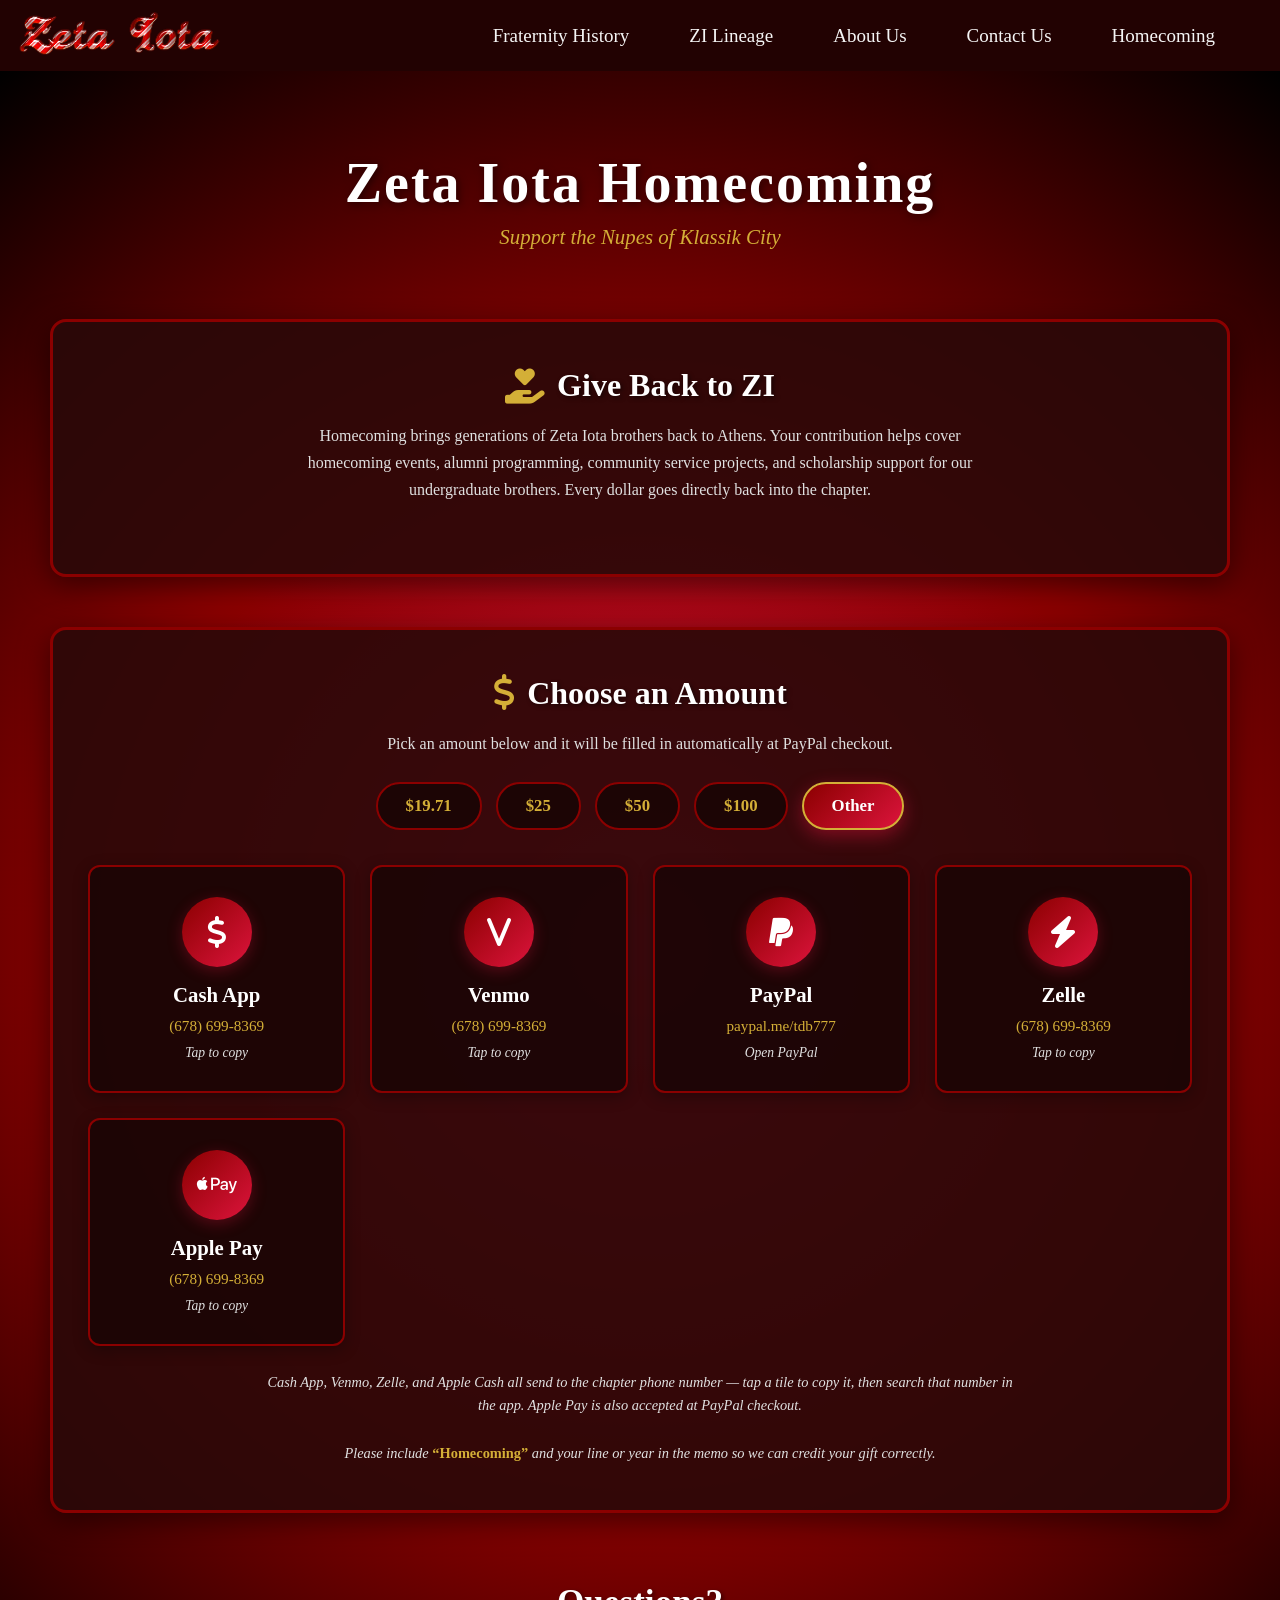
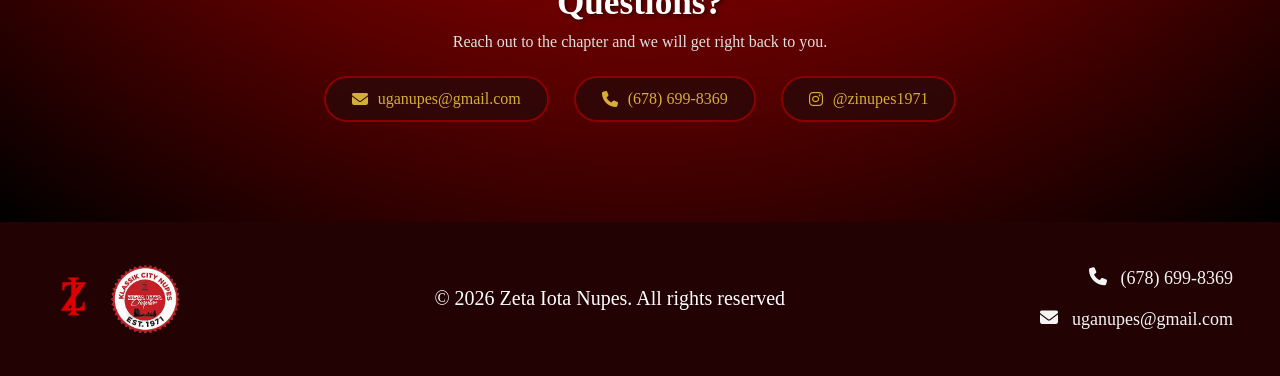
==== commit 3ce38949: "all payment implemented" ====
--- a/homecoming/index.html
+++ b/homecoming/index.html
@@ -76,7 +76,7 @@
           <h2>Choose an Amount</h2>
         </div>
         <p class="homecoming-description">
-          Pick an amount below and it will be filled in automatically on Cash App, Venmo, and PayPal.
+          Pick an amount below and it will be filled in automatically at PayPal checkout.
         </p>
 
         <div class="amount-options" data-amount-options>
@@ -93,63 +93,61 @@
         <div class="payment-grid">
 
           <!-- Cash App -->
-          <a class="payment-card cashapp" data-pay-link="cashapp" data-handle="$ZetaIotaNupes"
-            href="https://cash.app/$ZetaIotaNupes" target="_blank" rel="noopener noreferrer">
-            <div class="payment-icon">
-              <i class="fa-brands fa-square-cash-app"></i>
+          <button type="button" class="payment-card cashapp" data-copy="(678) 699-8369">
+            <div class="payment-icon">
+              <i class="fa-solid fa-dollar-sign"></i>
             </div>
             <h3>Cash App</h3>
-            <span class="payment-handle">$ZetaIotaNupes</span>
-            <span class="payment-action">Open Cash App</span>
-          </a>
+            <span class="payment-handle">(678) 699-8369</span>
+            <span class="payment-action">Tap to copy</span>
+          </button>
 
           <!-- Venmo -->
-          <a class="payment-card venmo" data-pay-link="venmo" data-handle="@ZetaIotaNupes"
-            href="https://venmo.com/u/ZetaIotaNupes" target="_blank" rel="noopener noreferrer">
+          <button type="button" class="payment-card venmo" data-copy="(678) 699-8369">
             <div class="payment-icon">
               <i class="fa-solid fa-v"></i>
             </div>
             <h3>Venmo</h3>
-            <span class="payment-handle">@ZetaIotaNupes</span>
-            <span class="payment-action">Open Venmo</span>
-          </a>
+            <span class="payment-handle">(678) 699-8369</span>
+            <span class="payment-action">Tap to copy</span>
+          </button>
 
           <!-- PayPal -->
-          <a class="payment-card paypal" data-pay-link="paypal" data-handle="paypal.me/ZetaIotaNupes"
-            href="https://www.paypal.com/paypalme/ZetaIotaNupes" target="_blank" rel="noopener noreferrer">
+          <a class="payment-card paypal" data-pay-link="paypal" data-handle="paypal.me/tdb777"
+            href="https://www.paypal.com/paypalme/tdb777" target="_blank" rel="noopener noreferrer">
             <div class="payment-icon">
               <i class="fa-brands fa-paypal"></i>
             </div>
             <h3>PayPal</h3>
-            <span class="payment-handle">paypal.me/ZetaIotaNupes</span>
+            <span class="payment-handle">paypal.me/tdb777</span>
             <span class="payment-action">Open PayPal</span>
           </a>
 
           <!-- Zelle -->
-          <button type="button" class="payment-card zelle" data-copy="uganupes@gmail.com">
+          <button type="button" class="payment-card zelle" data-copy="(678) 699-8369">
             <div class="payment-icon">
               <i class="fa-solid fa-bolt"></i>
             </div>
             <h3>Zelle</h3>
-            <span class="payment-handle">uganupes@gmail.com</span>
+            <span class="payment-handle">(678) 699-8369</span>
             <span class="payment-action">Tap to copy</span>
           </button>
 
           <!-- Apple Pay / Apple Cash -->
-          <button type="button" class="payment-card applepay" data-copy="(678) 378-9963">
+          <button type="button" class="payment-card applepay" data-copy="(678) 699-8369">
             <div class="payment-icon">
               <i class="fa-brands fa-apple-pay"></i>
             </div>
             <h3>Apple Pay</h3>
-            <span class="payment-handle">(678) 378-9963</span>
+            <span class="payment-handle">(678) 699-8369</span>
             <span class="payment-action">Tap to copy</span>
           </button>
 
         </div>
 
         <p class="payment-note">
-          Zelle and Apple Cash are sent from your own banking or Messages app &mdash; tap the tile to copy the
-          address, then send from there. Apple Pay is also accepted at PayPal checkout.
+          Cash App, Venmo, Zelle, and Apple Cash all send to the chapter phone number &mdash; tap a tile to copy
+          it, then search that number in the app. Apple Pay is also accepted at PayPal checkout.
         </p>
         <p class="payment-note">
           Please include <strong>&ldquo;Homecoming&rdquo;</strong> and your line or year in the memo so we can
@@ -168,9 +166,9 @@
             <i class="fa-solid fa-envelope"></i>
             uganupes@gmail.com
           </a>
-          <a href="tel:16783789963">
+          <a href="tel:16786998369">
             <i class="fa-solid fa-phone"></i>
-            (678) 378-9963
+            (678) 699-8369
           </a>
           <a href="https://www.instagram.com/zinupes1971" target="_blank" rel="noopener noreferrer">
             <i class="fa-brands fa-instagram"></i>
@@ -203,7 +201,7 @@
       <div class=footer-contact>
         <a href="tel:16786998369">
           <i class="fa-solid fa-phone"></i>
-          (678) 378-9963
+          (678) 699-8369
         </a>
         <a href="mailto:uganupes@gmail.com">
           <i class="fa-solid fa-envelope"></i>
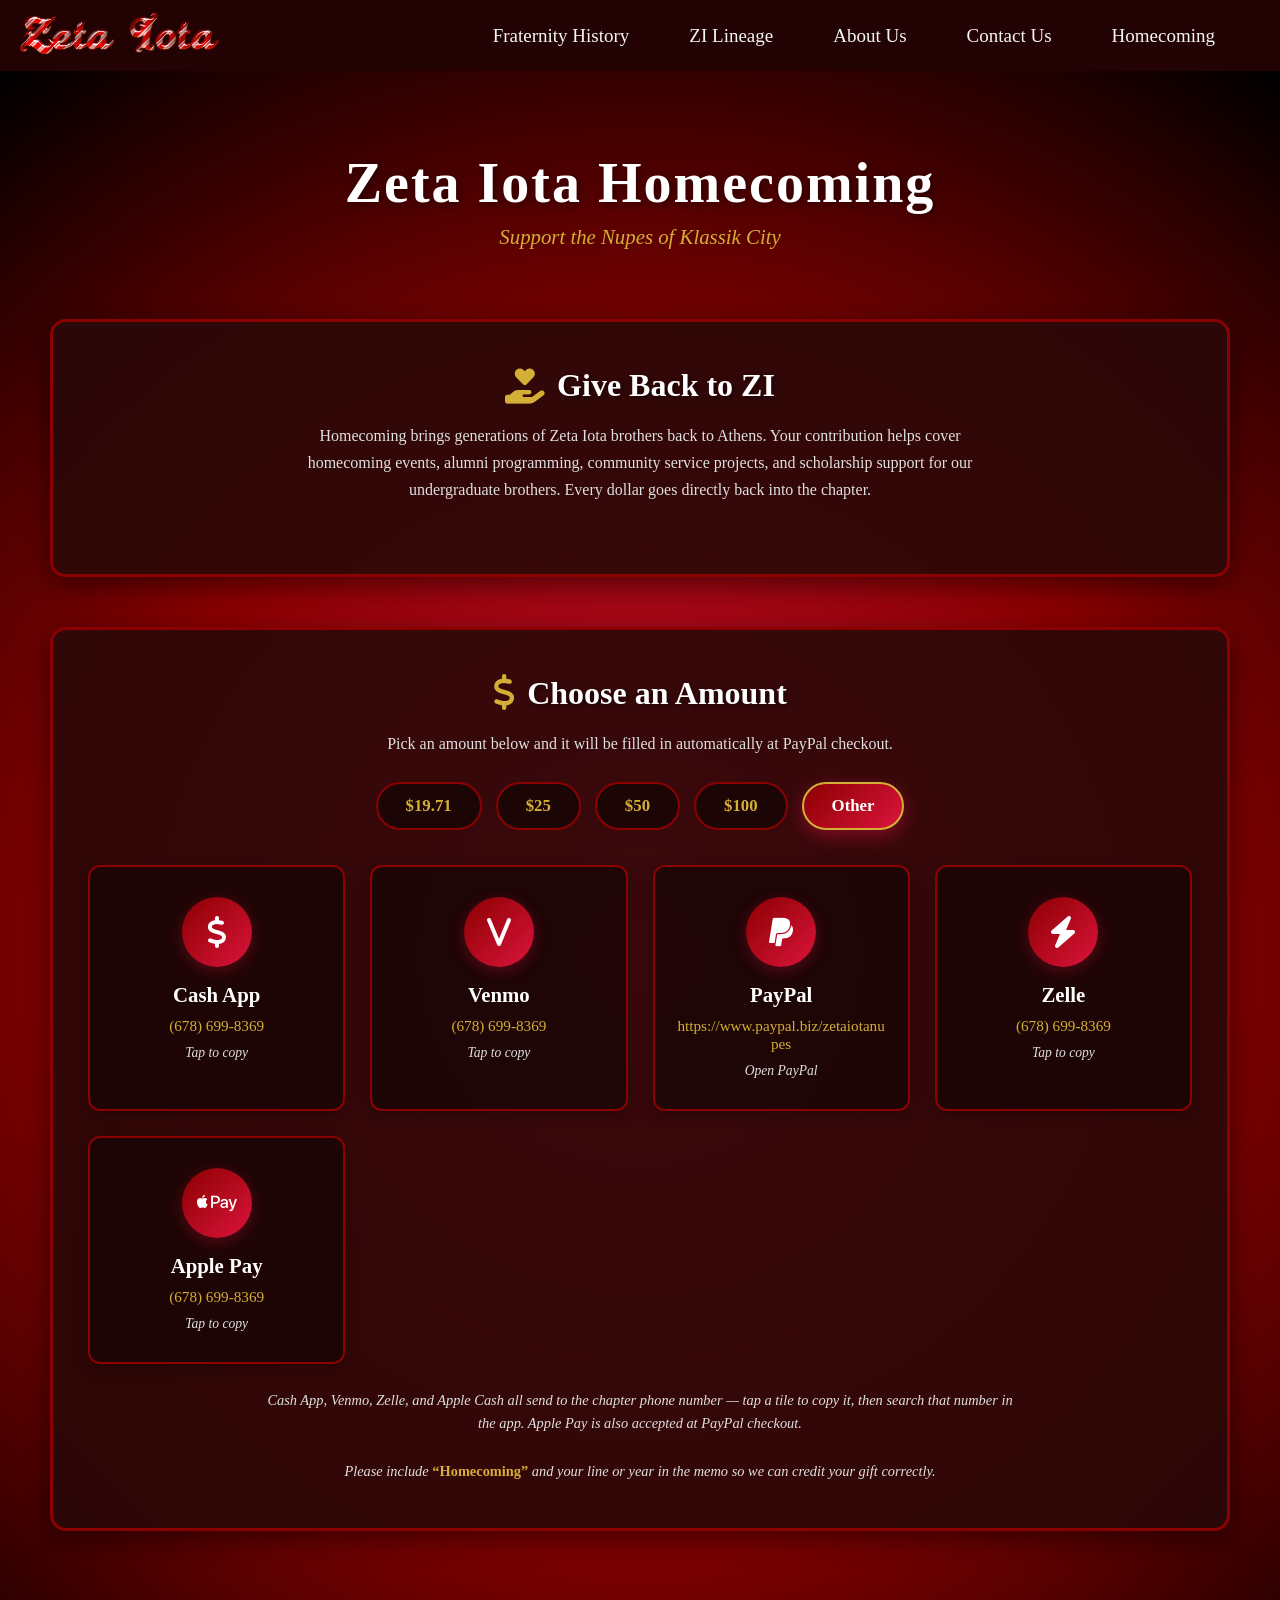
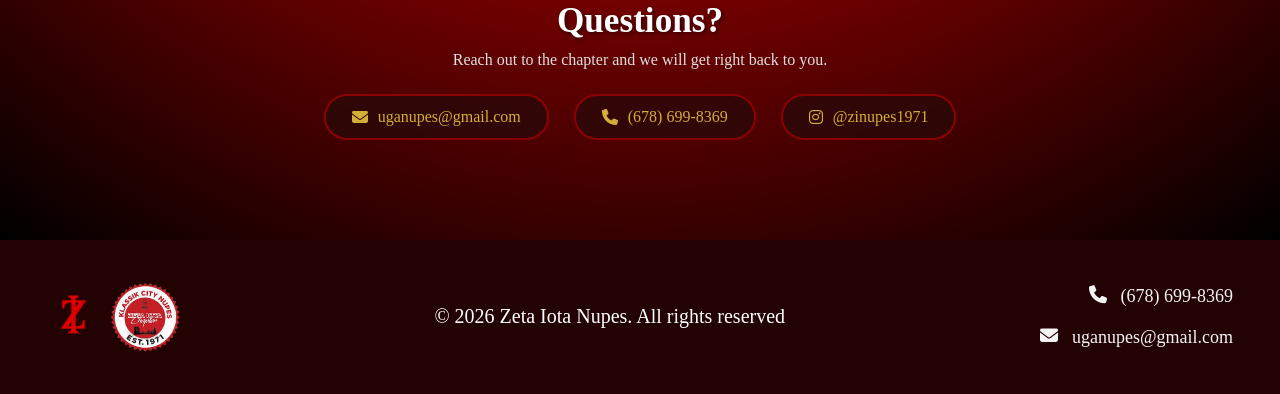
==== commit 2ecb5172: "updated members + paypal business account implemented" ====
--- a/homecoming/index.html
+++ b/homecoming/index.html
@@ -113,13 +113,13 @@
           </button>
 
           <!-- PayPal -->
-          <a class="payment-card paypal" data-pay-link="paypal" data-handle="paypal.me/tdb777"
-            href="https://www.paypal.com/paypalme/tdb777" target="_blank" rel="noopener noreferrer">
+          <a class="payment-card paypal" data-pay-link="paypal" data-handle="paypal.me/zetaiotanupes"
+            href="https://www.paypal.biz/zetaiotanupes" target="_blank" rel="noopener noreferrer">
             <div class="payment-icon">
               <i class="fa-brands fa-paypal"></i>
             </div>
             <h3>PayPal</h3>
-            <span class="payment-handle">paypal.me/tdb777</span>
+            <span class="payment-handle">https://www.paypal.biz/zetaiotanupes</span>
             <span class="payment-action">Open PayPal</span>
           </a>
 
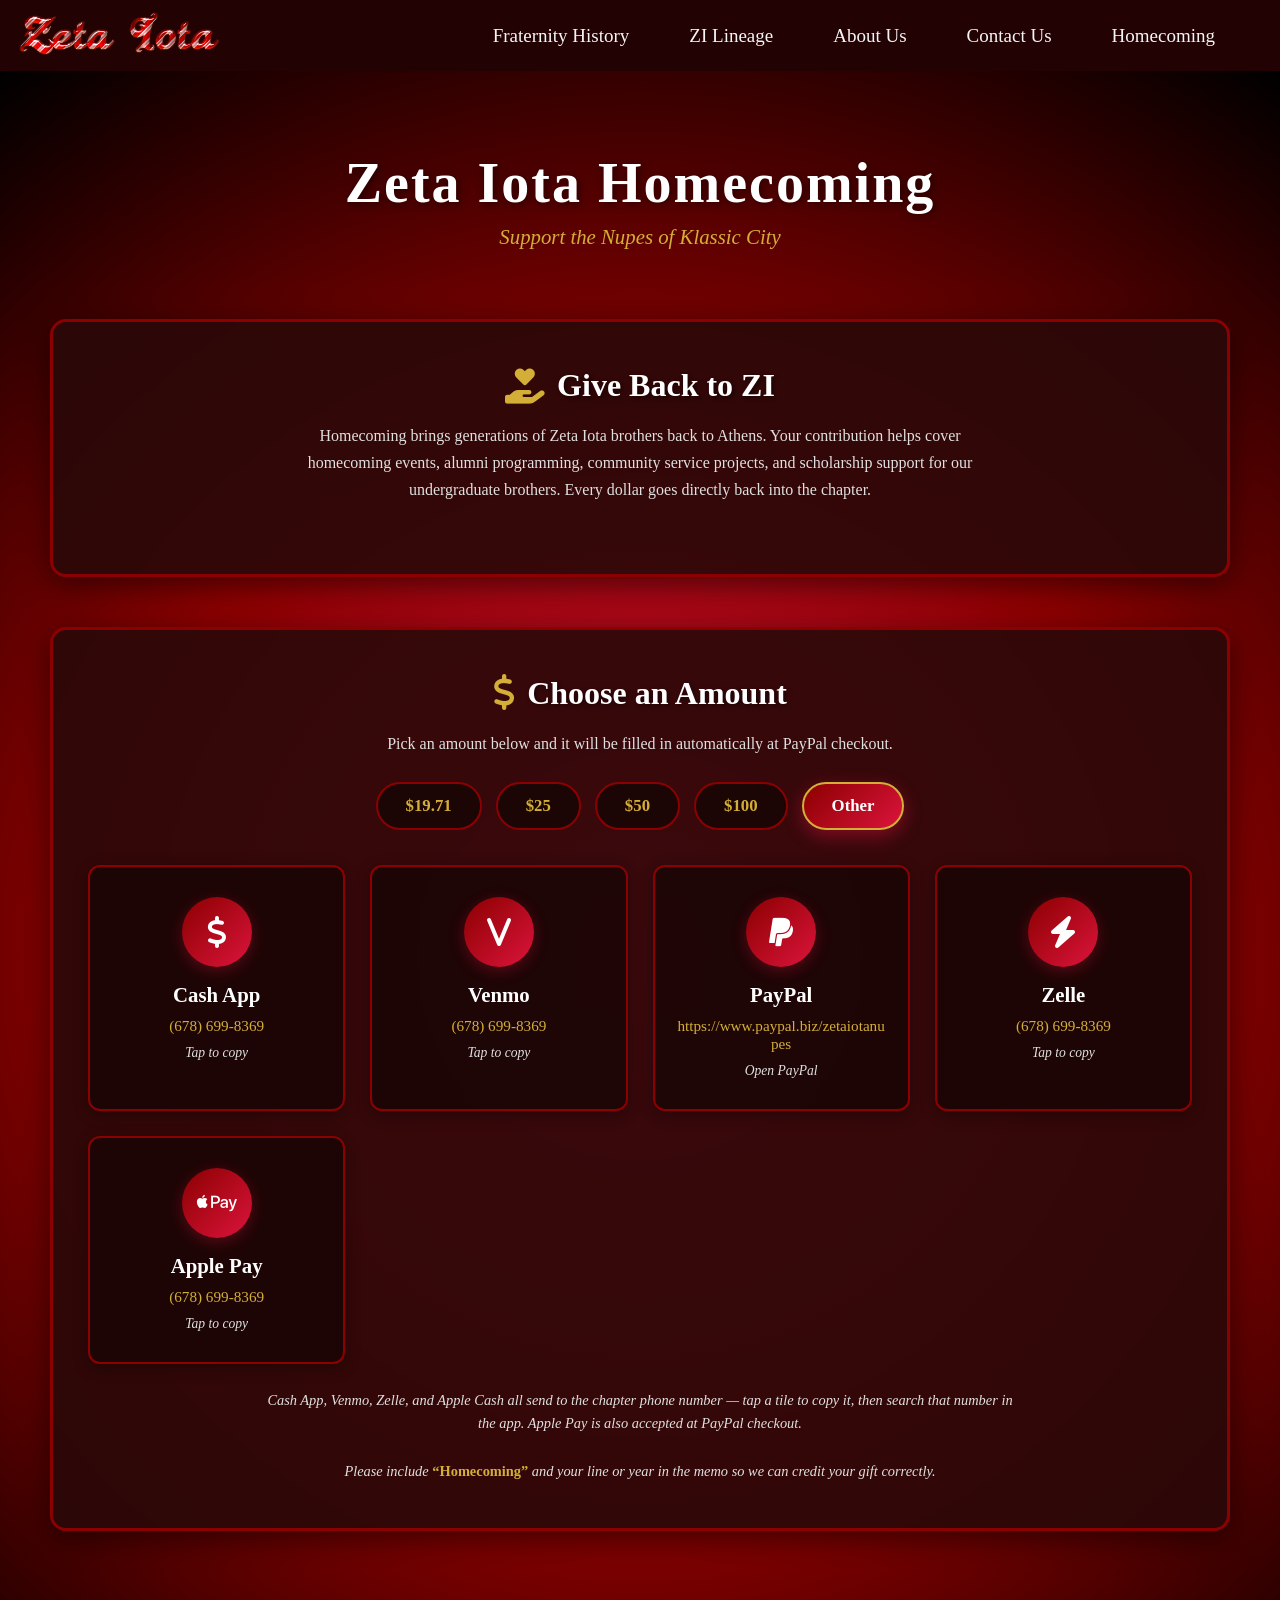
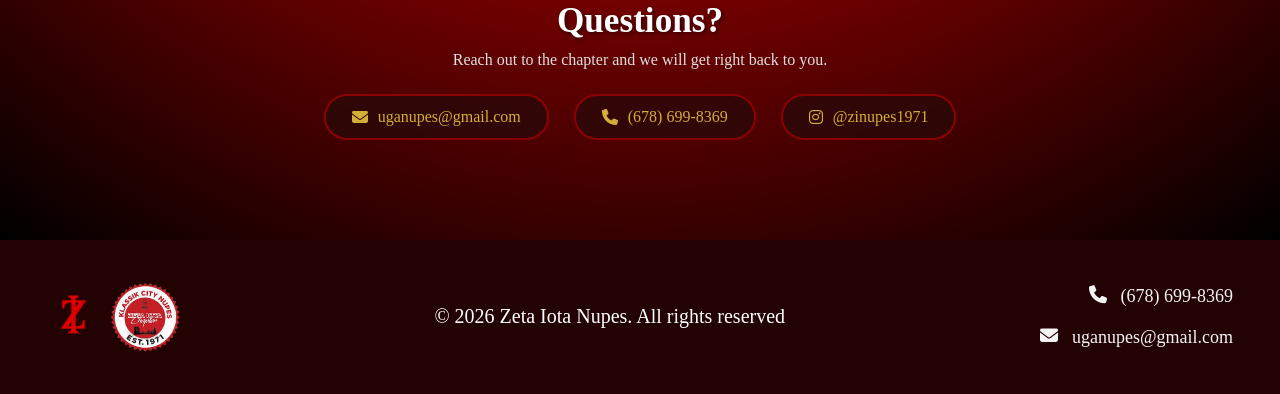
==== commit 6819cd98: "phone numbers fixed" ====
--- a/homecoming/index.html
+++ b/homecoming/index.html
@@ -47,7 +47,7 @@
          ============================================ -->
     <section class="homecoming-hero">
       <h1>Zeta Iota Homecoming</h1>
-      <p>Support the Nupes of Klassik City</p>
+      <p>Support the Nupes of Klassic City</p>
     </section>
 
     <div class="homecoming-content">
@@ -199,7 +199,7 @@
 
       <!-- RIGHT: Contact -->
       <div class=footer-contact>
-        <a href="tel:16786998369">
+        <a href="tel:17065775220">
           <i class="fa-solid fa-phone"></i>
           (678) 699-8369
         </a>
